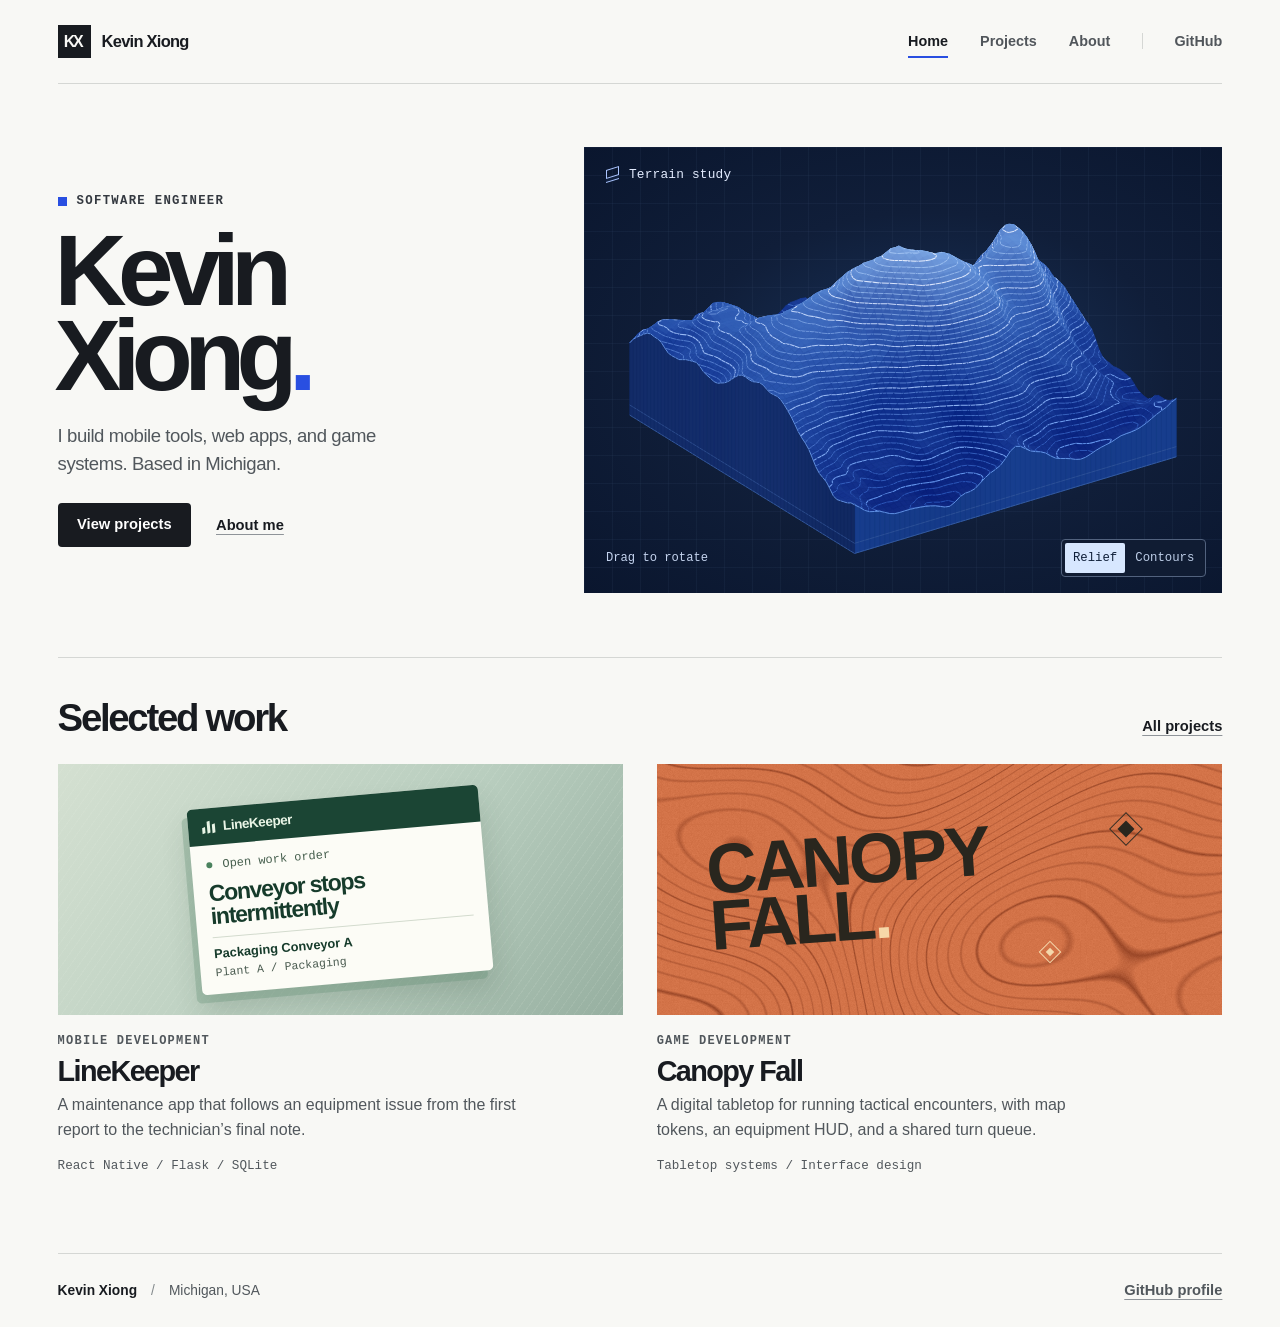
==== index.html @ 1c6952be "Publish redesigned portfolio homepage, projects, and about pages" ====
<!doctype html>
<html lang="en">
<head>
  <meta charset="utf-8">
  <meta name="viewport" content="width=device-width, initial-scale=1">
  <meta name="theme-color" content="#f8f8f5">
  <meta name="description" content="Kevin Xiong is a Michigan-based software engineer building mobile tools, web apps, and game systems.">
  <title>Kevin Xiong | Software Engineer</title>
  <link rel="icon" href="assets/favicon.png" type="image/png">
  <link rel="stylesheet" href="assets/site.css">
  <script src="assets/terrain.js" defer></script>
</head>
<body>
  <a class="skip" href="#main">Skip to content</a>
  <header class="masthead wrap">
    <a class="brand" href="index.html" aria-label="Kevin Xiong, home"><span class="monogram" aria-hidden="true">KX</span><span>Kevin Xiong</span></a>
    <nav aria-label="Main navigation"><a aria-current="page" href="index.html">Home</a><a href="capstone_page.html">Projects</a><a href="hobbies_page.html">About</a><a class="nav-github" href="https://github.com/Thorfinn980">GitHub</a></nav>
  </header>
  <main id="main" class="wrap" tabindex="-1">
    <section class="hero" aria-labelledby="name">
      <div class="hero-copy">
        <p class="eyebrow role"><span class="role-mark" aria-hidden="true"></span>Software engineer</p>
        <h1 id="name">Kevin<br> Xiong<span class="accent">.</span></h1>
        <p class="hero-intro">I build mobile tools, web apps, and game systems. Based in Michigan.</p>
        <div class="actions"><a class="button primary" href="capstone_page.html">View projects</a><a class="text-link" href="hobbies_page.html">About me</a></div>
      </div>
      <figure class="terrain" aria-labelledby="terrain-title">
        <figcaption id="terrain-title"><i class="stack-mark" aria-hidden="true"></i>Terrain study</figcaption>
        <img class="terrain-poster" src="assets/terrain.png" width="990" height="693" alt="An indigo mountain ridge in relief, traced with elevation contours.">
        <canvas class="terrain-canvas" aria-label="Rotatable terrain model. Use left and right arrow keys to rotate, or Home to reset." role="img"></canvas>
        <div class="terrain-panel"><span class="terrain-hint">Elevation contours</span><div class="view-switch" role="group" aria-label="Terrain view"><button type="button" data-view="relief" aria-pressed="true">Relief</button><button type="button" data-view="contours" aria-pressed="false">Contours</button></div></div>
      </figure>
    </section>
    <section class="selected ruled" aria-labelledby="selected">
      <div class="section-top"><h2 id="selected">Selected work</h2><a class="text-link" href="capstone_page.html">All projects</a></div>
      <div class="card-grid">
        <a class="project-card" href="capstone_page.html#linekeeper">
  <div class="cover line-cover" aria-hidden="true">
    <div class="ticket"><div class="ticket-bar"><span class="rail-icon"><i></i><i></i><i></i></span>LineKeeper</div><div class="ticket-inner"><div class="ticket-status"><i></i> Open work order</div>
    <strong>Conveyor stops<br>intermittently</strong><div class="ticket-rule"></div><div class="work-asset">Packaging Conveyor A</div><span class="work-location">Plant A / Packaging</span></div></div>
  </div><div class="card-copy"><span class="eyebrow">Mobile development</span><h3>LineKeeper</h3><p>A maintenance app that follows an equipment issue from the first report to the technician’s final note.</p><span class="stack">React Native / Flask / SQLite</span></div></a>
        <a class="project-card" href="capstone_page.html#canopy-fall">
  <div class="cover canopy-cover" aria-hidden="true"><span class="cover-game">Canopy<br>Fall<span>.</span></span><span class="game-point point-a"></span><span class="game-point point-b"></span></div><div class="card-copy"><span class="eyebrow">Game development</span><h3>Canopy Fall</h3><p>A digital tabletop for running tactical encounters, with map tokens, an equipment HUD, and a shared turn queue.</p><span class="stack">Tabletop systems / Interface design</span></div></a>
      </div>
    </section>
  </main>
  <footer class="footer wrap"><span>Kevin Xiong</span><span>Michigan, USA</span><a href="https://github.com/Thorfinn980">GitHub profile</a></footer>
</body>
</html>
---- assets/site.css ----
@charset "UTF-8";

:root {
  color-scheme: light;
  --paper: #f8f8f5;
  --ink: #181b20;
  --muted: #51575c;
  --line: #d5d7d4;
  --accent: #294fe1;
  --mono: "IBM Plex Mono", "Cascadia Mono", Consolas, monospace;
  --sans: "Inter", "Helvetica Neue", Arial, sans-serif;
}
*, *::before, *::after { box-sizing: border-box; }
body { margin: 0; background: var(--paper); color: var(--ink); font: 1rem/1.55 var(--sans); -webkit-font-smoothing: antialiased; }
h1, h2, h3, p, dl, dd, figure { margin: 0; }
a { color: inherit; text-decoration: none; }
button, textarea { font: inherit; }
button { cursor: pointer; }
img { display: block; max-width: 100%; height: auto; }
[hidden] { display: none !important; }
:focus-visible { outline: 3px solid var(--accent); outline-offset: 4px; }
main:focus { outline: none; }
::selection { background: #c9d9ff; color: #111b2e; }
.wrap { width: min(1180px, calc(100% - clamp(40px, 9vw, 144px))); margin-inline: auto; }
.skip { position: fixed; z-index: 10; top: -100px; left: 1rem; padding: .75rem 1rem; background: var(--ink); color: white; }
.skip:focus { top: 1rem; }
.masthead { min-height: 84px; display: flex; align-items: center; justify-content: space-between; gap: 24px; border-bottom: 1px solid var(--line); }
.brand, nav, .actions, .role, .section-top, .button, .demo-brand, .ticket-bar { display: flex; align-items: center; }
.brand { gap: 11px; font-weight: 700; font-size: 1.03rem; letter-spacing: -.045em; line-height: 1; }
.monogram { display: grid; place-content: center; background: var(--ink); color: var(--paper); width: 33px; height: 33px; padding-right: 3px; font-size: 1rem; font-weight: 750; letter-spacing: -.14em; }
nav { align-self: stretch; gap: clamp(16px, 2.5vw, 36px); }
nav a { display: inline-flex; align-items: center; position: relative; color: #51565b; font-size: .9rem; font-weight: 550; padding-block: 10px; }
nav a[aria-current] { color: var(--ink); }
nav a[aria-current]::after { content: ""; position: absolute; left: 0; right: 0; bottom: calc(50% - 16px); height: 2px; background: var(--accent); }
nav .nav-github { padding-left: clamp(16px, 2.5vw, 34px); }
.nav-github::before { content: ""; position: absolute; width: 1px; height: 16px; background: var(--line); left: 0; }
nav a:hover, .brand:hover, .text-link:hover, .footer a:hover, summary:hover { color: var(--accent); }
.eyebrow, .stack, .terrain figcaption, .terrain-panel, .demo-top > span:last-child, .row-meta, .ticket-status, .work-location { font-family: var(--mono); }
.eyebrow { display: block; font-size: .77rem; font-weight: 550; line-height: 1.4; letter-spacing: .105em; text-transform: uppercase; color: var(--muted); }
.role { display: flex; gap: 10px; color: #343940; }
.role-mark { display: inline-block; width: 9px; height: 9px; background: var(--accent); }
.hero { display: grid; grid-template-columns: minmax(0,.84fr) minmax(0,1.16fr); align-items: center; gap: clamp(30px,5vw,78px); padding-block: clamp(42px,4.9vw,75px) clamp(48px,5vw,78px); }
.hero-copy { padding-block: 6px; }
.hero h1 { margin: 1.2rem 0 1.45rem -.065em; padding-left: .035em; font-size: clamp(5.4rem,7.8vw,7.65rem); font-weight: 620; line-height: .85; letter-spacing: -.086em; }
.accent { color: var(--accent); }
.hero-intro { max-width: 370px; font-size: clamp(1.1rem,1.45vw,1.28rem); line-height: 1.5; color: var(--muted); letter-spacing: -.024em; }
.actions { gap: 25px; margin-top: 1.6rem; }
.button { justify-content: center; gap: 10px; width: fit-content; min-height: 44px; padding: .72rem 1.15rem; border: 1px solid transparent; border-radius: 4px; font-size: .92rem; font-weight: 600; line-height: 1.2; }
.primary { background: var(--ink); color: white; }
.primary:hover { background: #303b4b; }
.button:disabled { background: #e0e3e1; color: #555c5a; cursor: default; }
.text-link, .footer a { font-size: .92rem; font-weight: 580; text-decoration: underline; text-decoration-thickness: 1px; text-underline-offset: .30em; text-decoration-color: #8f9499; }
button.text-link { background: none; border: 0; padding: 10px 0; color: inherit; }
.terrain { position: relative; min-width: 0; aspect-ratio: 1.43; overflow: hidden; isolation: isolate; color: #e3ecff; background-color: #0b1935;
  background-image: linear-gradient(#40577a20 1px,transparent 1px),linear-gradient(90deg,#40577a20 1px,transparent 1px),radial-gradient(ellipse at 54% 50%,#19335b 0%,#101e39 50%,#0a162e 100%);
  background-size: 28px 28px,28px 28px,100% 100%; }
.terrain figcaption { position: absolute; left: 22px; top: 18px; z-index: 2; display: flex; align-items: center; gap: 10px; font-size: .8rem; letter-spacing: .015em; pointer-events: none; }
.stack-mark { display: inline-block; width: 13px; height: 9px; position: relative; margin-top: -4px; border: 1px solid #abc5ff; transform: skewY(-18deg); box-shadow: 0 3px #10203f,0 4px #abc5ff; }
.terrain-poster, .terrain-canvas { position: absolute; width: 100%; height: 100%; inset: 0; }
.terrain-poster { object-fit: contain; }
.terrain-canvas { visibility: hidden; touch-action: pan-y; }
.is-ready .terrain-canvas { visibility: visible; cursor: grab; }
.terrain-canvas:focus-visible { outline: 2px solid #b0ceff; outline-offset: -6px; }
.is-ready .dragging { cursor: grabbing; }
.is-ready .terrain-poster { display: none; }
.terrain-panel { position: absolute; bottom: 16px; left: 22px; right: 16px; z-index: 2; display: flex; align-items: center; justify-content: space-between; gap: 8px; pointer-events: none; }
.terrain-hint { color: #c5d4ef; font-size: .76rem; }
.view-switch { display: none; gap: 2px; border: 1px solid #52627e; background: #101c33; padding: 3px; border-radius: 4px; pointer-events: auto; }
.is-ready .view-switch { display: flex; }
.view-switch button { padding: 5px 8px; min-height: 30px; border: 0; border-radius: 2px; background: transparent; color: #bdcde7; font: .77rem/1.2 var(--mono); }
.view-switch button:hover { color: white; }
.view-switch button[aria-pressed="true"] { color: #10203a; background: #d7e7ff; }
.view-switch button:focus-visible { outline-color: white; outline-offset: 1px; }
.ruled { border-top: 1px solid var(--line); }
.selected, .archive { padding-block: clamp(32px,3vw,46px) clamp(56px,6vw,85px); }
.section-top { align-items: baseline; justify-content: space-between; gap: 20px; margin-bottom: 26px; }
h2 { font-size: clamp(1.85rem,3vw,2.75rem); line-height: 1.08; letter-spacing: -.06em; font-weight: 590; }
.card-grid { display: grid; grid-template-columns: 1fr 1fr; gap: clamp(20px,2.6vw,36px); }
.project-card { display: block; min-width: 0; }
.cover { position: relative; overflow: hidden; aspect-ratio: 2.25; isolation: isolate; display: grid; place-items: center; }
.line-cover { background-color: #b6ccbe; background-image: linear-gradient(130deg,#d4e0d1,#b9cebf 56%,#96afa0); }
.line-cover::before { content: ""; position: absolute; inset: 0; background-image: repeating-linear-gradient(125deg,transparent 0 6px,#edf4e817 6px 7px); }
.ticket { position: relative; width: 64%; max-width: 292px; background: #fcfcf6; border-radius: 5px; color: #163b2b; box-shadow: -6px 8px 0 #63907755,0 18px 28px #213b282b; transform: rotate(-5deg); transition: transform .23s ease; }
.ticket-bar { color: #e9f5e6; background: #1b4534; border-radius: 5px 5px 0 0; font-weight: 650; letter-spacing: -.035em; font-size: .85rem; padding: 8px 14px; gap: 8px; }
.rail-icon { display: inline-flex; gap: 2px; align-items: end; height: 13px; }
.rail-icon i { width: 3px; height: 6px; background: currentColor; transform: skewY(-17deg); }
.rail-icon i:nth-child(2) { height: 12px; }
.rail-icon i:nth-child(3) { height: 9px; }
.ticket-inner { padding: 11px 15px 12px; }
.ticket-status { color: #465f4e; font-size: .75rem; }
.ticket-status i { display: inline-block; width: 6px; height: 6px; border-radius: 50%; background: #4a825e; margin-right: 3px; }
.ticket strong { display: block; font-size: clamp(1.05rem,1.8vw,1.63rem); line-height: 1.03; margin: 7px 0 8px; letter-spacing: -.055em; }
.ticket-rule { height: 1px; background: #d3dbce; margin-bottom: 6px; }
.work-asset { font-weight: 600; font-size: .8rem; }
.work-location { display: block; font-size: .72rem; color: #4a5b50; }
.canopy-cover { place-items: center start; background: #c85b31 url('contour-print.png') center/cover; }
.cover-game { padding-left: 9%; font: 800 clamp(3.25rem,5.5vw,5.45rem)/.79 "Barlow Condensed","Arial Narrow",Impact,var(--sans); text-transform: uppercase; letter-spacing: -.045em; color: #29261e; transform: rotate(-4deg); transition: transform .23s ease; }
.cover-game span { color: #f6d8a8; }
.game-point { position: absolute; width: 24px; aspect-ratio: 1; border: 1px solid #3b3025; transform: rotate(45deg); }
.game-point::after { content: ""; position: absolute; inset: 5px; background: #29261e; }
.point-a { right: 15%; top: 21%; }
.point-b { right: 29%; bottom: 22%; width: 16px; border-color: #f4d8ac; }
.point-b::after { background: #f4d8ac; inset: 4px; }
.project-card:hover .ticket { transform: translateY(-3px) rotate(-3deg); }
.project-card:hover .cover-game { transform: translateX(3px) rotate(-3deg); }
.card-copy { padding-top: 18px; }
.card-copy .eyebrow { font-size: .75rem; }
.card-copy h3 { margin: 5px 0 5px; font-size: clamp(1.6rem,2.25vw,2.15rem); line-height: 1.15; letter-spacing: -.055em; font-weight: 620; }
.project-card:hover h3 { color: var(--accent); }
.card-copy p { max-width: 52ch; color: var(--muted); }
.stack { display: block; font-size: .79rem; color: var(--muted); line-height: 1.7; margin-top: 12px; }
.footer { display: flex; gap: 14px; align-items: center; padding-block: 25px; border-top: 1px solid var(--line); color: var(--muted); font-size: .86rem; }
.footer span:first-child { color: var(--ink); font-weight: 650; }
.footer span:nth-child(2)::before { content: "/"; color: #83898b; padding-right: 14px; }
.footer a { margin-left: auto; }

.page-heading { padding-block: clamp(44px,6.3vw,94px) clamp(38px,5vw,70px); }
.page-heading h1 { font-size: clamp(3.7rem,8vw,7rem); margin: 12px 0 14px -.048em; font-weight: 620; letter-spacing: -.083em; line-height: .98; }
.page-heading > p:last-child, .lead { color: var(--muted); font-size: clamp(1.15rem,1.7vw,1.45rem); line-height: 1.45; letter-spacing: -.03em; }
.feature { display: grid; grid-template-columns: 1fr 1fr; align-items: center; gap: clamp(32px, 7vw, 100px); padding-block: clamp(38px,5vw,75px); scroll-margin-top: 16px; }
.feature-copy h2 { margin-block: 7px 15px; }
.feature-copy > p + p { margin-top: 12px; }
.feature-copy > p:not(.eyebrow,.lead,.stack), .prose p:not(.lead), .detail-copy { color: var(--muted); line-height: 1.7; }
.feature-copy > .text-link { display: inline-block; margin-top: 14px; }
.demo { background: #e2eae0; padding: clamp(22px,3vw,40px); border: 1px solid #c7d4c6; }
.demo-top { display: flex; align-items: center; justify-content: space-between; gap: 15px; padding-bottom: 18px; border-bottom: 1px solid #b4c5b6; }
.demo-top > span:last-child { font-size: .75rem; color: #46584c; }
.demo-brand { gap: 8px; font-weight: 700; color: #1c4837; letter-spacing: -.045em; }
.demo h3 { font-size: clamp(1.55rem,2.2vw,2.15rem); line-height: 1.12; letter-spacing: -.052em; margin-block: 22px 3px; }
.demo-asset { color: #45584a; font-size: .9rem; }
.workflow { display: flex; flex-wrap: wrap; gap: 3px 12px; list-style: none; padding: 0; margin: 18px 0 12px; color: #57625b; font: .75rem/1.5 var(--mono); }
.workflow li { padding-block: 4px; }
.workflow li[aria-current] { border-bottom: 2px solid #215637; color: #193d2b; font-weight: 700; }
.workflow li.done { color: #2b533b; }
.demo-status { font-size: .92rem; overflow-wrap: anywhere; }
.demo-controls { display: flex; flex-wrap: wrap; align-items: center; gap: 14px; margin-top: 18px; }
.demo .primary:not(:disabled) { background: #1b4534; }
.demo .primary:not(:disabled):hover { background: #293c2e; }
.note-area { margin-top: 15px; }
.note-area label { display: block; font-size: .85rem; font-weight: 650; margin-bottom: 4px; }
.note-area textarea { display: block; width: 100%; padding: 8px 10px; background: #f8faf7; color: var(--ink); border: 1px solid #9faea1; border-radius: 3px; resize: vertical; }
.screen-frame { background: #142538; padding: clamp(12px,2vw,26px); }
.tabletop-figure figcaption { margin-top: 10px; color: var(--muted); font-size: .85rem; line-height: 1.6; }
.tabletop-figure .text-link { font-size: inherit; white-space: nowrap; }
details { border-bottom: 1px solid var(--line); }
details:first-of-type { border-top: 1px solid var(--line); }
summary { position: relative; display: flex; align-items: center; gap: 20px; cursor: pointer; list-style: none; padding: 20px 38px 20px 0; }
summary::-webkit-details-marker { display: none; }
summary > span:first-child { font-size: clamp(1.12rem,1.8vw,1.5rem); font-weight: 570; letter-spacing: -.04em; }
.row-meta { margin-left: auto; color: var(--muted); font-size: .78rem; text-align: right; }
summary::after { content: "+"; font: 1.4rem/1 var(--mono); position: absolute; right: 2px; }
details[open] summary::after { content: "−"; }
.detail-copy { max-width: 72ch; padding-bottom: 22px; }
.about-row { display: grid; grid-template-columns: .7fr 1.3fr; gap: clamp(28px,5vw,70px); padding-block: clamp(33px,4.5vw,65px); }
.about-row h2 { font-size: clamp(1.7rem,2.7vw,2.45rem); }
.prose { max-width: 64ch; }
.prose .lead { color: var(--ink); }
.prose > p + p, .prose > a { margin-top: 15px; }
.prose > a { display: inline-block; }
.tool-list div + div, .interests > div + div { margin-top: 19px; }
.tool-list dt, .interests h3 { color: var(--ink); font-size: 1rem; font-weight: 670; }
.tool-list dd { color: var(--muted); margin-top: 2px; }
@media (max-width: 780px) {
  .hero { gap: 24px; grid-template-columns: .85fr 1.15fr; }
  .hero h1 { font-size: clamp(4.2rem,10vw,5.3rem); }
  .terrain { aspect-ratio: 1.15; }
  .feature { gap: 28px; }
  .cover { aspect-ratio: 1.85; }
}
@media (max-width: 640px) {
  .masthead { min-height: 65px; gap: 14px; }
  .brand { gap: 8px; }
  .brand > span:last-child { display: none; }
  nav { gap: clamp(11px,4.3vw,24px); }
  nav a { font-size: .86rem; }
  nav .nav-github { padding-left: 14px; }
  .hero { grid-template-columns: 1fr; gap: 28px; padding-block: 33px; }
  .hero h1 { font-size: clamp(3.5rem,12vw,5.2rem); line-height: .99; margin: .7rem 0 .85rem -.045em; padding: 0; }
  .hero h1 br { display: none; }
  .hero-intro { font-size: 1.07rem; max-width: 36ch; }
  .actions { margin-top: 17px; }
  .terrain { aspect-ratio: 1.45; }
  .terrain figcaption { left: 16px; top: 14px; }
  .terrain-panel { left: 16px; right: 12px; bottom: 10px; }
  .card-grid, .feature, .about-row { grid-template-columns: 1fr; }
  .card-grid { gap: 34px; }
  .cover { aspect-ratio: 2.05; }
  .ticket { max-width: 236px; }
  .cover-game { font-size: clamp(3.45rem,13vw,5.6rem); }
  .section-top { margin-bottom: 20px; }
  .about-row { gap: 20px; }
  .row-meta { display: none; }
  .footer { flex-wrap: wrap; gap: 7px 10px; }
  .footer span:nth-child(2)::before { padding-right: 10px; }
  .footer a { font-size: .82rem; }
}
@media (max-width: 360px) {
  .wrap { width: calc(100% - 30px); }
  .ticket-inner { padding: 8px 12px; }
  .ticket-bar { padding: 5px 12px; }
  .work-location { display: none; }
  .footer span:nth-child(2) { display: none; }
}
@media (prefers-reduced-motion: reduce) {
  *, *::before, *::after { transition: none !important; }
}
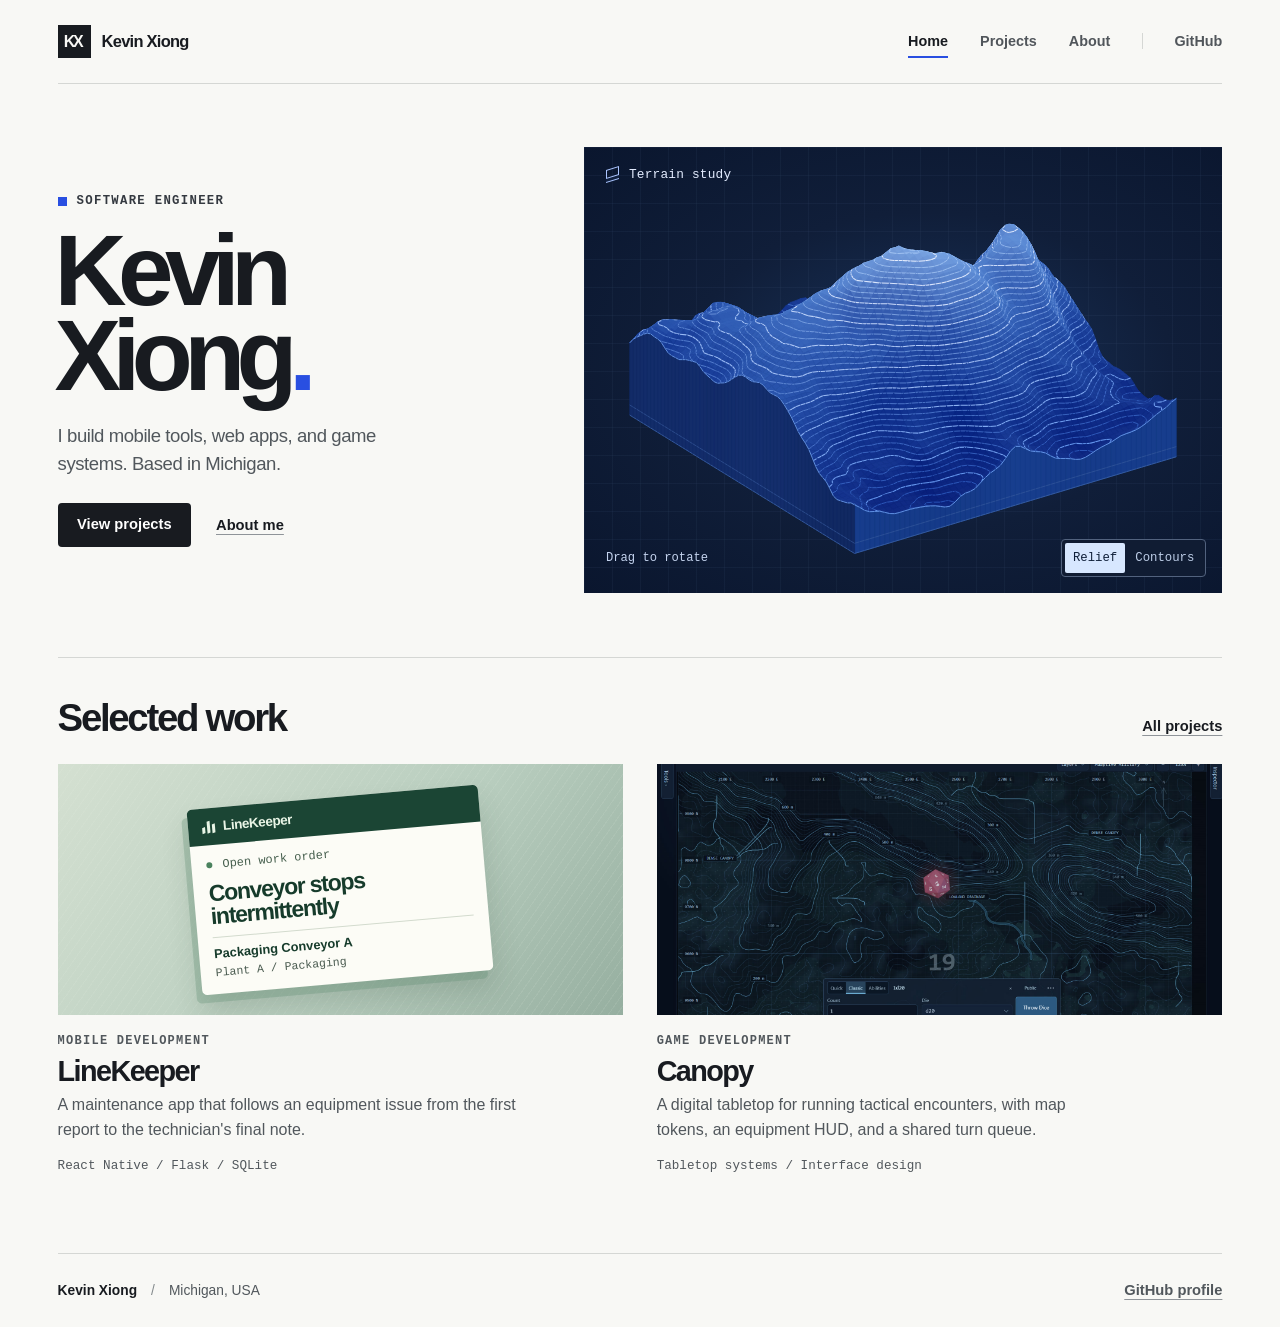
==== commit 5ea94f28: "Feature Canopy, projectW, GPU Blur, and product screenshots" ====
--- a/index.html
+++ b/index.html
@@ -38,12 +38,12 @@
   <div class="cover line-cover" aria-hidden="true">
     <div class="ticket"><div class="ticket-bar"><span class="rail-icon"><i></i><i></i><i></i></span>LineKeeper</div><div class="ticket-inner"><div class="ticket-status"><i></i> Open work order</div>
     <strong>Conveyor stops<br>intermittently</strong><div class="ticket-rule"></div><div class="work-asset">Packaging Conveyor A</div><span class="work-location">Plant A / Packaging</span></div></div>
-  </div><div class="card-copy"><span class="eyebrow">Mobile development</span><h3>LineKeeper</h3><p>A maintenance app that follows an equipment issue from the first report to the technician’s final note.</p><span class="stack">React Native / Flask / SQLite</span></div></a>
-        <a class="project-card" href="capstone_page.html#canopy-fall">
-  <div class="cover canopy-cover" aria-hidden="true"><span class="cover-game">Canopy<br>Fall<span>.</span></span><span class="game-point point-a"></span><span class="game-point point-b"></span></div><div class="card-copy"><span class="eyebrow">Game development</span><h3>Canopy Fall</h3><p>A digital tabletop for running tactical encounters, with map tokens, an equipment HUD, and a shared turn queue.</p><span class="stack">Tabletop systems / Interface design</span></div></a>
+  </div><div class="card-copy"><span class="eyebrow">Mobile development</span><h3>LineKeeper</h3><p>A maintenance app that follows an equipment issue from the first report to the technician's final note.</p><span class="stack">React Native / Flask / SQLite</span></div></a>
+        <a class="project-card" href="capstone_page.html#canopy">
+  <div class="cover"><img class="canopy-card-photo" src="assets/canopy-map.jpg" width="1904" height="920" loading="lazy" alt=""></div><div class="card-copy"><span class="eyebrow">Game development</span><h3>Canopy</h3><p>A digital tabletop for running tactical encounters, with map tokens, an equipment HUD, and a shared turn queue.</p><span class="stack">Tabletop systems / Interface design</span></div></a>
       </div>
     </section>
   </main>
   <footer class="footer wrap"><span>Kevin Xiong</span><span>Michigan, USA</span><a href="https://github.com/Thorfinn980">GitHub profile</a></footer>
 </body>
-</html>
+</html>
--- a/assets/site.css
+++ b/assets/site.css
@@ -1,206 +1,197 @@
-@charset "UTF-8";
-
-:root {
-  color-scheme: light;
-  --paper: #f8f8f5;
-  --ink: #181b20;
-  --muted: #51575c;
-  --line: #d5d7d4;
-  --accent: #294fe1;
-  --mono: "IBM Plex Mono", "Cascadia Mono", Consolas, monospace;
-  --sans: "Inter", "Helvetica Neue", Arial, sans-serif;
-}
-*, *::before, *::after { box-sizing: border-box; }
-body { margin: 0; background: var(--paper); color: var(--ink); font: 1rem/1.55 var(--sans); -webkit-font-smoothing: antialiased; }
-h1, h2, h3, p, dl, dd, figure { margin: 0; }
-a { color: inherit; text-decoration: none; }
-button, textarea { font: inherit; }
-button { cursor: pointer; }
-img { display: block; max-width: 100%; height: auto; }
-[hidden] { display: none !important; }
-:focus-visible { outline: 3px solid var(--accent); outline-offset: 4px; }
-main:focus { outline: none; }
-::selection { background: #c9d9ff; color: #111b2e; }
-.wrap { width: min(1180px, calc(100% - clamp(40px, 9vw, 144px))); margin-inline: auto; }
-.skip { position: fixed; z-index: 10; top: -100px; left: 1rem; padding: .75rem 1rem; background: var(--ink); color: white; }
-.skip:focus { top: 1rem; }
-.masthead { min-height: 84px; display: flex; align-items: center; justify-content: space-between; gap: 24px; border-bottom: 1px solid var(--line); }
-.brand, nav, .actions, .role, .section-top, .button, .demo-brand, .ticket-bar { display: flex; align-items: center; }
-.brand { gap: 11px; font-weight: 700; font-size: 1.03rem; letter-spacing: -.045em; line-height: 1; }
-.monogram { display: grid; place-content: center; background: var(--ink); color: var(--paper); width: 33px; height: 33px; padding-right: 3px; font-size: 1rem; font-weight: 750; letter-spacing: -.14em; }
-nav { align-self: stretch; gap: clamp(16px, 2.5vw, 36px); }
-nav a { display: inline-flex; align-items: center; position: relative; color: #51565b; font-size: .9rem; font-weight: 550; padding-block: 10px; }
-nav a[aria-current] { color: var(--ink); }
-nav a[aria-current]::after { content: ""; position: absolute; left: 0; right: 0; bottom: calc(50% - 16px); height: 2px; background: var(--accent); }
-nav .nav-github { padding-left: clamp(16px, 2.5vw, 34px); }
-.nav-github::before { content: ""; position: absolute; width: 1px; height: 16px; background: var(--line); left: 0; }
-nav a:hover, .brand:hover, .text-link:hover, .footer a:hover, summary:hover { color: var(--accent); }
-.eyebrow, .stack, .terrain figcaption, .terrain-panel, .demo-top > span:last-child, .row-meta, .ticket-status, .work-location { font-family: var(--mono); }
-.eyebrow { display: block; font-size: .77rem; font-weight: 550; line-height: 1.4; letter-spacing: .105em; text-transform: uppercase; color: var(--muted); }
-.role { display: flex; gap: 10px; color: #343940; }
-.role-mark { display: inline-block; width: 9px; height: 9px; background: var(--accent); }
-.hero { display: grid; grid-template-columns: minmax(0,.84fr) minmax(0,1.16fr); align-items: center; gap: clamp(30px,5vw,78px); padding-block: clamp(42px,4.9vw,75px) clamp(48px,5vw,78px); }
-.hero-copy { padding-block: 6px; }
-.hero h1 { margin: 1.2rem 0 1.45rem -.065em; padding-left: .035em; font-size: clamp(5.4rem,7.8vw,7.65rem); font-weight: 620; line-height: .85; letter-spacing: -.086em; }
-.accent { color: var(--accent); }
-.hero-intro { max-width: 370px; font-size: clamp(1.1rem,1.45vw,1.28rem); line-height: 1.5; color: var(--muted); letter-spacing: -.024em; }
-.actions { gap: 25px; margin-top: 1.6rem; }
-.button { justify-content: center; gap: 10px; width: fit-content; min-height: 44px; padding: .72rem 1.15rem; border: 1px solid transparent; border-radius: 4px; font-size: .92rem; font-weight: 600; line-height: 1.2; }
-.primary { background: var(--ink); color: white; }
-.primary:hover { background: #303b4b; }
-.button:disabled { background: #e0e3e1; color: #555c5a; cursor: default; }
-.text-link, .footer a { font-size: .92rem; font-weight: 580; text-decoration: underline; text-decoration-thickness: 1px; text-underline-offset: .30em; text-decoration-color: #8f9499; }
-button.text-link { background: none; border: 0; padding: 10px 0; color: inherit; }
-.terrain { position: relative; min-width: 0; aspect-ratio: 1.43; overflow: hidden; isolation: isolate; color: #e3ecff; background-color: #0b1935;
-  background-image: linear-gradient(#40577a20 1px,transparent 1px),linear-gradient(90deg,#40577a20 1px,transparent 1px),radial-gradient(ellipse at 54% 50%,#19335b 0%,#101e39 50%,#0a162e 100%);
-  background-size: 28px 28px,28px 28px,100% 100%; }
-.terrain figcaption { position: absolute; left: 22px; top: 18px; z-index: 2; display: flex; align-items: center; gap: 10px; font-size: .8rem; letter-spacing: .015em; pointer-events: none; }
-.stack-mark { display: inline-block; width: 13px; height: 9px; position: relative; margin-top: -4px; border: 1px solid #abc5ff; transform: skewY(-18deg); box-shadow: 0 3px #10203f,0 4px #abc5ff; }
-.terrain-poster, .terrain-canvas { position: absolute; width: 100%; height: 100%; inset: 0; }
-.terrain-poster { object-fit: contain; }
-.terrain-canvas { visibility: hidden; touch-action: pan-y; }
-.is-ready .terrain-canvas { visibility: visible; cursor: grab; }
-.terrain-canvas:focus-visible { outline: 2px solid #b0ceff; outline-offset: -6px; }
-.is-ready .dragging { cursor: grabbing; }
-.is-ready .terrain-poster { display: none; }
-.terrain-panel { position: absolute; bottom: 16px; left: 22px; right: 16px; z-index: 2; display: flex; align-items: center; justify-content: space-between; gap: 8px; pointer-events: none; }
-.terrain-hint { color: #c5d4ef; font-size: .76rem; }
-.view-switch { display: none; gap: 2px; border: 1px solid #52627e; background: #101c33; padding: 3px; border-radius: 4px; pointer-events: auto; }
-.is-ready .view-switch { display: flex; }
-.view-switch button { padding: 5px 8px; min-height: 30px; border: 0; border-radius: 2px; background: transparent; color: #bdcde7; font: .77rem/1.2 var(--mono); }
-.view-switch button:hover { color: white; }
-.view-switch button[aria-pressed="true"] { color: #10203a; background: #d7e7ff; }
-.view-switch button:focus-visible { outline-color: white; outline-offset: 1px; }
-.ruled { border-top: 1px solid var(--line); }
-.selected, .archive { padding-block: clamp(32px,3vw,46px) clamp(56px,6vw,85px); }
-.section-top { align-items: baseline; justify-content: space-between; gap: 20px; margin-bottom: 26px; }
-h2 { font-size: clamp(1.85rem,3vw,2.75rem); line-height: 1.08; letter-spacing: -.06em; font-weight: 590; }
-.card-grid { display: grid; grid-template-columns: 1fr 1fr; gap: clamp(20px,2.6vw,36px); }
-.project-card { display: block; min-width: 0; }
-.cover { position: relative; overflow: hidden; aspect-ratio: 2.25; isolation: isolate; display: grid; place-items: center; }
-.line-cover { background-color: #b6ccbe; background-image: linear-gradient(130deg,#d4e0d1,#b9cebf 56%,#96afa0); }
-.line-cover::before { content: ""; position: absolute; inset: 0; background-image: repeating-linear-gradient(125deg,transparent 0 6px,#edf4e817 6px 7px); }
-.ticket { position: relative; width: 64%; max-width: 292px; background: #fcfcf6; border-radius: 5px; color: #163b2b; box-shadow: -6px 8px 0 #63907755,0 18px 28px #213b282b; transform: rotate(-5deg); transition: transform .23s ease; }
-.ticket-bar { color: #e9f5e6; background: #1b4534; border-radius: 5px 5px 0 0; font-weight: 650; letter-spacing: -.035em; font-size: .85rem; padding: 8px 14px; gap: 8px; }
-.rail-icon { display: inline-flex; gap: 2px; align-items: end; height: 13px; }
-.rail-icon i { width: 3px; height: 6px; background: currentColor; transform: skewY(-17deg); }
-.rail-icon i:nth-child(2) { height: 12px; }
-.rail-icon i:nth-child(3) { height: 9px; }
-.ticket-inner { padding: 11px 15px 12px; }
-.ticket-status { color: #465f4e; font-size: .75rem; }
-.ticket-status i { display: inline-block; width: 6px; height: 6px; border-radius: 50%; background: #4a825e; margin-right: 3px; }
-.ticket strong { display: block; font-size: clamp(1.05rem,1.8vw,1.63rem); line-height: 1.03; margin: 7px 0 8px; letter-spacing: -.055em; }
-.ticket-rule { height: 1px; background: #d3dbce; margin-bottom: 6px; }
-.work-asset { font-weight: 600; font-size: .8rem; }
-.work-location { display: block; font-size: .72rem; color: #4a5b50; }
-.canopy-cover { place-items: center start; background: #c85b31 url('contour-print.png') center/cover; }
-.cover-game { padding-left: 9%; font: 800 clamp(3.25rem,5.5vw,5.45rem)/.79 "Barlow Condensed","Arial Narrow",Impact,var(--sans); text-transform: uppercase; letter-spacing: -.045em; color: #29261e; transform: rotate(-4deg); transition: transform .23s ease; }
-.cover-game span { color: #f6d8a8; }
-.game-point { position: absolute; width: 24px; aspect-ratio: 1; border: 1px solid #3b3025; transform: rotate(45deg); }
-.game-point::after { content: ""; position: absolute; inset: 5px; background: #29261e; }
-.point-a { right: 15%; top: 21%; }
-.point-b { right: 29%; bottom: 22%; width: 16px; border-color: #f4d8ac; }
-.point-b::after { background: #f4d8ac; inset: 4px; }
-.project-card:hover .ticket { transform: translateY(-3px) rotate(-3deg); }
-.project-card:hover .cover-game { transform: translateX(3px) rotate(-3deg); }
-.card-copy { padding-top: 18px; }
-.card-copy .eyebrow { font-size: .75rem; }
-.card-copy h3 { margin: 5px 0 5px; font-size: clamp(1.6rem,2.25vw,2.15rem); line-height: 1.15; letter-spacing: -.055em; font-weight: 620; }
-.project-card:hover h3 { color: var(--accent); }
-.card-copy p { max-width: 52ch; color: var(--muted); }
-.stack { display: block; font-size: .79rem; color: var(--muted); line-height: 1.7; margin-top: 12px; }
-.footer { display: flex; gap: 14px; align-items: center; padding-block: 25px; border-top: 1px solid var(--line); color: var(--muted); font-size: .86rem; }
-.footer span:first-child { color: var(--ink); font-weight: 650; }
-.footer span:nth-child(2)::before { content: "/"; color: #83898b; padding-right: 14px; }
-.footer a { margin-left: auto; }
-
-.page-heading { padding-block: clamp(44px,6.3vw,94px) clamp(38px,5vw,70px); }
-.page-heading h1 { font-size: clamp(3.7rem,8vw,7rem); margin: 12px 0 14px -.048em; font-weight: 620; letter-spacing: -.083em; line-height: .98; }
-.page-heading > p:last-child, .lead { color: var(--muted); font-size: clamp(1.15rem,1.7vw,1.45rem); line-height: 1.45; letter-spacing: -.03em; }
-.feature { display: grid; grid-template-columns: 1fr 1fr; align-items: center; gap: clamp(32px, 7vw, 100px); padding-block: clamp(38px,5vw,75px); scroll-margin-top: 16px; }
-.feature-copy h2 { margin-block: 7px 15px; }
-.feature-copy > p + p { margin-top: 12px; }
-.feature-copy > p:not(.eyebrow,.lead,.stack), .prose p:not(.lead), .detail-copy { color: var(--muted); line-height: 1.7; }
-.feature-copy > .text-link { display: inline-block; margin-top: 14px; }
-.demo { background: #e2eae0; padding: clamp(22px,3vw,40px); border: 1px solid #c7d4c6; }
-.demo-top { display: flex; align-items: center; justify-content: space-between; gap: 15px; padding-bottom: 18px; border-bottom: 1px solid #b4c5b6; }
-.demo-top > span:last-child { font-size: .75rem; color: #46584c; }
-.demo-brand { gap: 8px; font-weight: 700; color: #1c4837; letter-spacing: -.045em; }
-.demo h3 { font-size: clamp(1.55rem,2.2vw,2.15rem); line-height: 1.12; letter-spacing: -.052em; margin-block: 22px 3px; }
-.demo-asset { color: #45584a; font-size: .9rem; }
-.workflow { display: flex; flex-wrap: wrap; gap: 3px 12px; list-style: none; padding: 0; margin: 18px 0 12px; color: #57625b; font: .75rem/1.5 var(--mono); }
-.workflow li { padding-block: 4px; }
-.workflow li[aria-current] { border-bottom: 2px solid #215637; color: #193d2b; font-weight: 700; }
-.workflow li.done { color: #2b533b; }
-.demo-status { font-size: .92rem; overflow-wrap: anywhere; }
-.demo-controls { display: flex; flex-wrap: wrap; align-items: center; gap: 14px; margin-top: 18px; }
-.demo .primary:not(:disabled) { background: #1b4534; }
-.demo .primary:not(:disabled):hover { background: #293c2e; }
-.note-area { margin-top: 15px; }
-.note-area label { display: block; font-size: .85rem; font-weight: 650; margin-bottom: 4px; }
-.note-area textarea { display: block; width: 100%; padding: 8px 10px; background: #f8faf7; color: var(--ink); border: 1px solid #9faea1; border-radius: 3px; resize: vertical; }
-.screen-frame { background: #142538; padding: clamp(12px,2vw,26px); }
-.tabletop-figure figcaption { margin-top: 10px; color: var(--muted); font-size: .85rem; line-height: 1.6; }
-.tabletop-figure .text-link { font-size: inherit; white-space: nowrap; }
-details { border-bottom: 1px solid var(--line); }
-details:first-of-type { border-top: 1px solid var(--line); }
-summary { position: relative; display: flex; align-items: center; gap: 20px; cursor: pointer; list-style: none; padding: 20px 38px 20px 0; }
-summary::-webkit-details-marker { display: none; }
-summary > span:first-child { font-size: clamp(1.12rem,1.8vw,1.5rem); font-weight: 570; letter-spacing: -.04em; }
-.row-meta { margin-left: auto; color: var(--muted); font-size: .78rem; text-align: right; }
-summary::after { content: "+"; font: 1.4rem/1 var(--mono); position: absolute; right: 2px; }
-details[open] summary::after { content: "−"; }
-.detail-copy { max-width: 72ch; padding-bottom: 22px; }
-.about-row { display: grid; grid-template-columns: .7fr 1.3fr; gap: clamp(28px,5vw,70px); padding-block: clamp(33px,4.5vw,65px); }
-.about-row h2 { font-size: clamp(1.7rem,2.7vw,2.45rem); }
-.prose { max-width: 64ch; }
-.prose .lead { color: var(--ink); }
-.prose > p + p, .prose > a { margin-top: 15px; }
-.prose > a { display: inline-block; }
-.tool-list div + div, .interests > div + div { margin-top: 19px; }
-.tool-list dt, .interests h3 { color: var(--ink); font-size: 1rem; font-weight: 670; }
-.tool-list dd { color: var(--muted); margin-top: 2px; }
-@media (max-width: 780px) {
-  .hero { gap: 24px; grid-template-columns: .85fr 1.15fr; }
-  .hero h1 { font-size: clamp(4.2rem,10vw,5.3rem); }
-  .terrain { aspect-ratio: 1.15; }
-  .feature { gap: 28px; }
-  .cover { aspect-ratio: 1.85; }
-}
-@media (max-width: 640px) {
-  .masthead { min-height: 65px; gap: 14px; }
-  .brand { gap: 8px; }
-  .brand > span:last-child { display: none; }
-  nav { gap: clamp(11px,4.3vw,24px); }
-  nav a { font-size: .86rem; }
-  nav .nav-github { padding-left: 14px; }
-  .hero { grid-template-columns: 1fr; gap: 28px; padding-block: 33px; }
-  .hero h1 { font-size: clamp(3.5rem,12vw,5.2rem); line-height: .99; margin: .7rem 0 .85rem -.045em; padding: 0; }
-  .hero h1 br { display: none; }
-  .hero-intro { font-size: 1.07rem; max-width: 36ch; }
-  .actions { margin-top: 17px; }
-  .terrain { aspect-ratio: 1.45; }
-  .terrain figcaption { left: 16px; top: 14px; }
-  .terrain-panel { left: 16px; right: 12px; bottom: 10px; }
-  .card-grid, .feature, .about-row { grid-template-columns: 1fr; }
-  .card-grid { gap: 34px; }
-  .cover { aspect-ratio: 2.05; }
-  .ticket { max-width: 236px; }
-  .cover-game { font-size: clamp(3.45rem,13vw,5.6rem); }
-  .section-top { margin-bottom: 20px; }
-  .about-row { gap: 20px; }
-  .row-meta { display: none; }
-  .footer { flex-wrap: wrap; gap: 7px 10px; }
-  .footer span:nth-child(2)::before { padding-right: 10px; }
-  .footer a { font-size: .82rem; }
-}
-@media (max-width: 360px) {
-  .wrap { width: calc(100% - 30px); }
-  .ticket-inner { padding: 8px 12px; }
-  .ticket-bar { padding: 5px 12px; }
-  .work-location { display: none; }
-  .footer span:nth-child(2) { display: none; }
-}
-@media (prefers-reduced-motion: reduce) {
-  *, *::before, *::after { transition: none !important; }
-}
+@charset "UTF-8";
+
+:root {
+  color-scheme: light;
+  --paper: #f8f8f5;
+  --ink: #181b20;
+  --muted: #51575c;
+  --line: #d5d7d4;
+  --accent: #294fe1;
+  --mono: "IBM Plex Mono", "Cascadia Mono", Consolas, monospace;
+  --sans: "Inter", "Helvetica Neue", Arial, sans-serif;
+}
+*, *::before, *::after { box-sizing: border-box; }
+body { margin: 0; background: var(--paper); color: var(--ink); font: 1rem/1.55 var(--sans); -webkit-font-smoothing: antialiased; }
+h1, h2, h3, p, dl, dd, figure { margin: 0; }
+a { color: inherit; text-decoration: none; }
+button, textarea { font: inherit; }
+button { cursor: pointer; }
+img { display: block; max-width: 100%; height: auto; }
+[hidden] { display: none !important; }
+:focus-visible { outline: 3px solid var(--accent); outline-offset: 4px; }
+main:focus { outline: none; }
+::selection { background: #c9d9ff; color: #111b2e; }
+.wrap { width: min(1180px, calc(100% - clamp(40px, 9vw, 144px))); margin-inline: auto; }
+.skip { position: fixed; z-index: 10; top: -100px; left: 1rem; padding: .75rem 1rem; background: var(--ink); color: white; }
+.skip:focus { top: 1rem; }
+.masthead { min-height: 84px; display: flex; align-items: center; justify-content: space-between; gap: 24px; border-bottom: 1px solid var(--line); }
+.brand, nav, .actions, .role, .section-top, .button, .demo-brand, .ticket-bar { display: flex; align-items: center; }
+.brand { gap: 11px; font-weight: 700; font-size: 1.03rem; letter-spacing: -.045em; line-height: 1; }
+.monogram { display: grid; place-content: center; background: var(--ink); color: var(--paper); width: 33px; height: 33px; padding-right: 3px; font-size: 1rem; font-weight: 750; letter-spacing: -.14em; }
+nav { align-self: stretch; gap: clamp(16px, 2.5vw, 36px); }
+nav a { display: inline-flex; align-items: center; position: relative; color: #51565b; font-size: .9rem; font-weight: 550; padding-block: 10px; }
+nav a[aria-current] { color: var(--ink); }
+nav a[aria-current]::after { content: ""; position: absolute; left: 0; right: 0; bottom: calc(50% - 16px); height: 2px; background: var(--accent); }
+nav .nav-github { padding-left: clamp(16px, 2.5vw, 34px); }
+.nav-github::before { content: ""; position: absolute; width: 1px; height: 16px; background: var(--line); left: 0; }
+nav a:hover, .brand:hover, .text-link:hover, .footer a:hover, summary:hover { color: var(--accent); }
+.eyebrow, .stack, .terrain figcaption, .terrain-panel, .demo-top > span:last-child, .row-meta, .ticket-status, .work-location { font-family: var(--mono); }
+.eyebrow { display: block; font-size: .77rem; font-weight: 550; line-height: 1.4; letter-spacing: .105em; text-transform: uppercase; color: var(--muted); }
+.role { display: flex; gap: 10px; color: #343940; }
+.role-mark { display: inline-block; width: 9px; height: 9px; background: var(--accent); }
+.hero { display: grid; grid-template-columns: minmax(0,.84fr) minmax(0,1.16fr); align-items: center; gap: clamp(30px,5vw,78px); padding-block: clamp(42px,4.9vw,75px) clamp(48px,5vw,78px); }
+.hero-copy { padding-block: 6px; }
+.hero h1 { margin: 1.2rem 0 1.45rem -.065em; padding-left: .035em; font-size: clamp(5.4rem,7.8vw,7.65rem); font-weight: 620; line-height: .85; letter-spacing: -.086em; }
+.accent { color: var(--accent); }
+.hero-intro { max-width: 370px; font-size: clamp(1.1rem,1.45vw,1.28rem); line-height: 1.5; color: var(--muted); letter-spacing: -.024em; }
+.actions { gap: 25px; margin-top: 1.6rem; }
+.button { justify-content: center; gap: 10px; width: fit-content; min-height: 44px; padding: .72rem 1.15rem; border: 1px solid transparent; border-radius: 4px; font-size: .92rem; font-weight: 600; line-height: 1.2; }
+.primary { background: var(--ink); color: white; }
+.primary:hover { background: #303b4b; }
+.button:disabled { background: #e0e3e1; color: #555c5a; cursor: default; }
+.text-link, .footer a { font-size: .92rem; font-weight: 580; text-decoration: underline; text-decoration-thickness: 1px; text-underline-offset: .30em; text-decoration-color: #8f9499; }
+button.text-link { background: none; border: 0; padding: 10px 0; color: inherit; }
+.terrain { position: relative; min-width: 0; aspect-ratio: 1.43; overflow: hidden; isolation: isolate; color: #e3ecff; background-color: #0b1935;
+  background-image: linear-gradient(#40577a20 1px,transparent 1px),linear-gradient(90deg,#40577a20 1px,transparent 1px),radial-gradient(ellipse at 54% 50%,#19335b 0%,#101e39 50%,#0a162e 100%);
+  background-size: 28px 28px,28px 28px,100% 100%; }
+.terrain figcaption { position: absolute; left: 22px; top: 18px; z-index: 2; display: flex; align-items: center; gap: 10px; font-size: .8rem; letter-spacing: .015em; pointer-events: none; }
+.stack-mark { display: inline-block; width: 13px; height: 9px; position: relative; margin-top: -4px; border: 1px solid #abc5ff; transform: skewY(-18deg); box-shadow: 0 3px #10203f,0 4px #abc5ff; }
+.terrain-poster, .terrain-canvas { position: absolute; width: 100%; height: 100%; inset: 0; }
+.terrain-poster { object-fit: contain; }
+.terrain-canvas { visibility: hidden; touch-action: pan-y; }
+.is-ready .terrain-canvas { visibility: visible; cursor: grab; }
+.terrain-canvas:focus-visible { outline: 2px solid #b0ceff; outline-offset: -6px; }
+.is-ready .dragging { cursor: grabbing; }
+.is-ready .terrain-poster { display: none; }
+.terrain-panel { position: absolute; bottom: 16px; left: 22px; right: 16px; z-index: 2; display: flex; align-items: center; justify-content: space-between; gap: 8px; pointer-events: none; }
+.terrain-hint { color: #c5d4ef; font-size: .76rem; }
+.view-switch { display: none; gap: 2px; border: 1px solid #52627e; background: #101c33; padding: 3px; border-radius: 4px; pointer-events: auto; }
+.is-ready .view-switch { display: flex; }
+.view-switch button { padding: 5px 8px; min-height: 30px; border: 0; border-radius: 2px; background: transparent; color: #bdcde7; font: .77rem/1.2 var(--mono); }
+.view-switch button:hover { color: white; }
+.view-switch button[aria-pressed="true"] { color: #10203a; background: #d7e7ff; }
+.view-switch button:focus-visible { outline-color: white; outline-offset: 1px; }
+.ruled { border-top: 1px solid var(--line); }
+.selected, .archive { padding-block: clamp(32px,3vw,46px) clamp(56px,6vw,85px); }
+.section-top { align-items: baseline; justify-content: space-between; gap: 20px; margin-bottom: 26px; }
+h2 { font-size: clamp(1.85rem,3vw,2.75rem); line-height: 1.08; letter-spacing: -.06em; font-weight: 590; }
+.card-grid { display: grid; grid-template-columns: 1fr 1fr; gap: clamp(20px,2.6vw,36px); }
+.project-card { display: block; min-width: 0; }
+.cover { position: relative; overflow: hidden; aspect-ratio: 2.25; isolation: isolate; display: grid; place-items: center; }
+.line-cover { background-color: #b6ccbe; background-image: linear-gradient(130deg,#d4e0d1,#b9cebf 56%,#96afa0); }
+.line-cover::before { content: ""; position: absolute; inset: 0; background-image: repeating-linear-gradient(125deg,transparent 0 6px,#edf4e817 6px 7px); }
+.ticket { position: relative; width: 64%; max-width: 292px; background: #fcfcf6; border-radius: 5px; color: #163b2b; box-shadow: -6px 8px 0 #63907755,0 18px 28px #213b282b; transform: rotate(-5deg); transition: transform .23s ease; }
+.ticket-bar { color: #e9f5e6; background: #1b4534; border-radius: 5px 5px 0 0; font-weight: 650; letter-spacing: -.035em; font-size: .85rem; padding: 8px 14px; gap: 8px; }
+.rail-icon { display: inline-flex; gap: 2px; align-items: end; height: 13px; }
+.rail-icon i { width: 3px; height: 6px; background: currentColor; transform: skewY(-17deg); }
+.rail-icon i:nth-child(2) { height: 12px; }
+.rail-icon i:nth-child(3) { height: 9px; }
+.ticket-inner { padding: 11px 15px 12px; }
+.ticket-status { color: #465f4e; font-size: .75rem; }
+.ticket-status i { display: inline-block; width: 6px; height: 6px; border-radius: 50%; background: #4a825e; margin-right: 3px; }
+.ticket strong { display: block; font-size: clamp(1.05rem,1.8vw,1.63rem); line-height: 1.03; margin: 7px 0 8px; letter-spacing: -.055em; }
+.ticket-rule { height: 1px; background: #d3dbce; margin-bottom: 6px; }
+.work-asset { font-weight: 600; font-size: .8rem; }
+.work-location { display: block; font-size: .72rem; color: #4a5b50; }
+.canopy-card-photo { position: absolute; inset: 0; width: 100%; height: 100%; object-fit: cover; }
+.project-card:hover .ticket { transform: translateY(-3px) rotate(-3deg); }
+.card-copy { padding-top: 18px; }
+.card-copy .eyebrow { font-size: .75rem; }
+.card-copy h3 { margin: 5px 0 5px; font-size: clamp(1.6rem,2.25vw,2.15rem); line-height: 1.15; letter-spacing: -.055em; font-weight: 620; }
+.project-card:hover h3 { color: var(--accent); }
+.card-copy p { max-width: 52ch; color: var(--muted); }
+.stack { display: block; font-size: .79rem; color: var(--muted); line-height: 1.7; margin-top: 12px; }
+.footer { display: flex; gap: 14px; align-items: center; padding-block: 25px; border-top: 1px solid var(--line); color: var(--muted); font-size: .86rem; }
+.footer span:first-child { color: var(--ink); font-weight: 650; }
+.footer span:nth-child(2)::before { content: "/"; color: #83898b; padding-right: 14px; }
+.footer a { margin-left: auto; }
+
+.page-heading { padding-block: clamp(44px,6.3vw,94px) clamp(38px,5vw,70px); }
+.page-heading h1 { font-size: clamp(3.7rem,8vw,7rem); margin: 12px 0 14px -.048em; font-weight: 620; letter-spacing: -.083em; line-height: .98; }
+.page-heading > p:last-child, .lead { color: var(--muted); font-size: clamp(1.15rem,1.7vw,1.45rem); line-height: 1.45; letter-spacing: -.03em; }
+.feature { display: grid; grid-template-columns: 1fr 1fr; align-items: center; gap: clamp(32px, 7vw, 100px); padding-block: clamp(38px,5vw,75px); scroll-margin-top: 16px; }
+.feature-copy h2 { margin-block: 7px 15px; }
+.feature-copy > p + p { margin-top: 12px; }
+.feature-copy > p:not(.eyebrow,.lead,.stack), .prose p:not(.lead), .detail-copy { color: var(--muted); line-height: 1.7; }
+.feature-copy > .text-link { display: inline-block; margin-top: 14px; }
+.demo { background: #e2eae0; padding: clamp(22px,3vw,40px); border: 1px solid #c7d4c6; }
+.demo-top { display: flex; align-items: center; justify-content: space-between; gap: 15px; padding-bottom: 18px; border-bottom: 1px solid #b4c5b6; }
+.demo-top > span:last-child { font-size: .75rem; color: #46584c; }
+.demo-brand { gap: 8px; font-weight: 700; color: #1c4837; letter-spacing: -.045em; }
+.demo h3 { font-size: clamp(1.55rem,2.2vw,2.15rem); line-height: 1.12; letter-spacing: -.052em; margin-block: 22px 3px; }
+.demo-asset { color: #45584a; font-size: .9rem; }
+.workflow { display: flex; flex-wrap: wrap; gap: 3px 12px; list-style: none; padding: 0; margin: 18px 0 12px; color: #57625b; font: .75rem/1.5 var(--mono); }
+.workflow li { padding-block: 4px; }
+.workflow li[aria-current] { border-bottom: 2px solid #215637; color: #193d2b; font-weight: 700; }
+.workflow li.done { color: #2b533b; }
+.demo-status { font-size: .92rem; overflow-wrap: anywhere; }
+.demo-controls { display: flex; flex-wrap: wrap; align-items: center; gap: 14px; margin-top: 18px; }
+.demo .primary:not(:disabled) { background: #1b4534; }
+.demo .primary:not(:disabled):hover { background: #293c2e; }
+.note-area { margin-top: 15px; }
+.note-area label { display: block; font-size: .85rem; font-weight: 650; margin-bottom: 4px; }
+.note-area textarea { display: block; width: 100%; padding: 8px 10px; background: #f8faf7; color: var(--ink); border: 1px solid #9faea1; border-radius: 3px; resize: vertical; }
+.screen-frame { background: #142538; padding: clamp(12px,2vw,26px); }
+.tabletop-figure figcaption { margin-top: 10px; color: var(--muted); font-size: .85rem; line-height: 1.6; }
+.tabletop-figure .text-link { font-size: inherit; white-space: nowrap; }
+details { border-bottom: 1px solid var(--line); }
+details:first-of-type { border-top: 1px solid var(--line); }
+summary { position: relative; display: flex; align-items: center; gap: 20px; cursor: pointer; list-style: none; padding: 20px 38px 20px 0; }
+summary::-webkit-details-marker { display: none; }
+summary > span:first-child { font-size: clamp(1.12rem,1.8vw,1.5rem); font-weight: 570; letter-spacing: -.04em; }
+.row-meta { margin-left: auto; color: var(--muted); font-size: .78rem; text-align: right; }
+summary::after { content: "+"; font: 1.4rem/1 var(--mono); position: absolute; right: 2px; }
+details[open] summary::after { content: "−"; }
+.detail-copy { max-width: 72ch; padding-bottom: 22px; }
+.about-row { display: grid; grid-template-columns: .7fr 1.3fr; gap: clamp(28px,5vw,70px); padding-block: clamp(33px,4.5vw,65px); }
+.about-row h2 { font-size: clamp(1.7rem,2.7vw,2.45rem); }
+.prose { max-width: 64ch; }
+.prose .lead { color: var(--ink); }
+.prose > p + p, .prose > a { margin-top: 15px; }
+.prose > a { display: inline-block; }
+.tool-list div + div, .interests > div + div { margin-top: 19px; }
+.tool-list dt, .interests h3 { color: var(--ink); font-size: 1rem; font-weight: 670; }
+.tool-list dd { color: var(--muted); margin-top: 2px; }
+@media (max-width: 780px) {
+  .hero { gap: 24px; grid-template-columns: .85fr 1.15fr; }
+  .hero h1 { font-size: clamp(4.2rem,10vw,5.3rem); }
+  .terrain { aspect-ratio: 1.15; }
+  .feature { gap: 28px; }
+  .cover { aspect-ratio: 1.85; }
+}
+@media (max-width: 640px) {
+  .masthead { min-height: 65px; gap: 14px; }
+  .brand { gap: 8px; }
+  .brand > span:last-child { display: none; }
+  nav { gap: clamp(11px,4.3vw,24px); }
+  nav a { font-size: .86rem; }
+  nav .nav-github { padding-left: 14px; }
+  .hero { grid-template-columns: 1fr; gap: 28px; padding-block: 33px; }
+  .hero h1 { font-size: clamp(3.5rem,12vw,5.2rem); line-height: .99; margin: .7rem 0 .85rem -.045em; padding: 0; }
+  .hero h1 br { display: none; }
+  .hero-intro { font-size: 1.07rem; max-width: 36ch; }
+  .actions { margin-top: 17px; }
+  .terrain { aspect-ratio: 1.45; }
+  .terrain figcaption { left: 16px; top: 14px; }
+  .terrain-panel { left: 16px; right: 12px; bottom: 10px; }
+  .card-grid, .feature, .about-row { grid-template-columns: 1fr; }
+  .card-grid { gap: 34px; }
+  .cover { aspect-ratio: 2.05; }
+  .ticket { max-width: 236px; }
+  .section-top { margin-bottom: 20px; }
+  .about-row { gap: 20px; }
+  .row-meta { display: none; }
+  .footer { flex-wrap: wrap; gap: 7px 10px; }
+  .footer span:nth-child(2)::before { padding-right: 10px; }
+  .footer a { font-size: .82rem; }
+}
+@media (max-width: 360px) {
+  .wrap { width: calc(100% - 30px); }
+  .ticket-inner { padding: 8px 12px; }
+  .ticket-bar { padding: 5px 12px; }
+  .work-location { display: none; }
+  .footer span:nth-child(2) { display: none; }
+}
+@media (prefers-reduced-motion: reduce) {
+  *, *::before, *::after { transition: none !important; }
+}
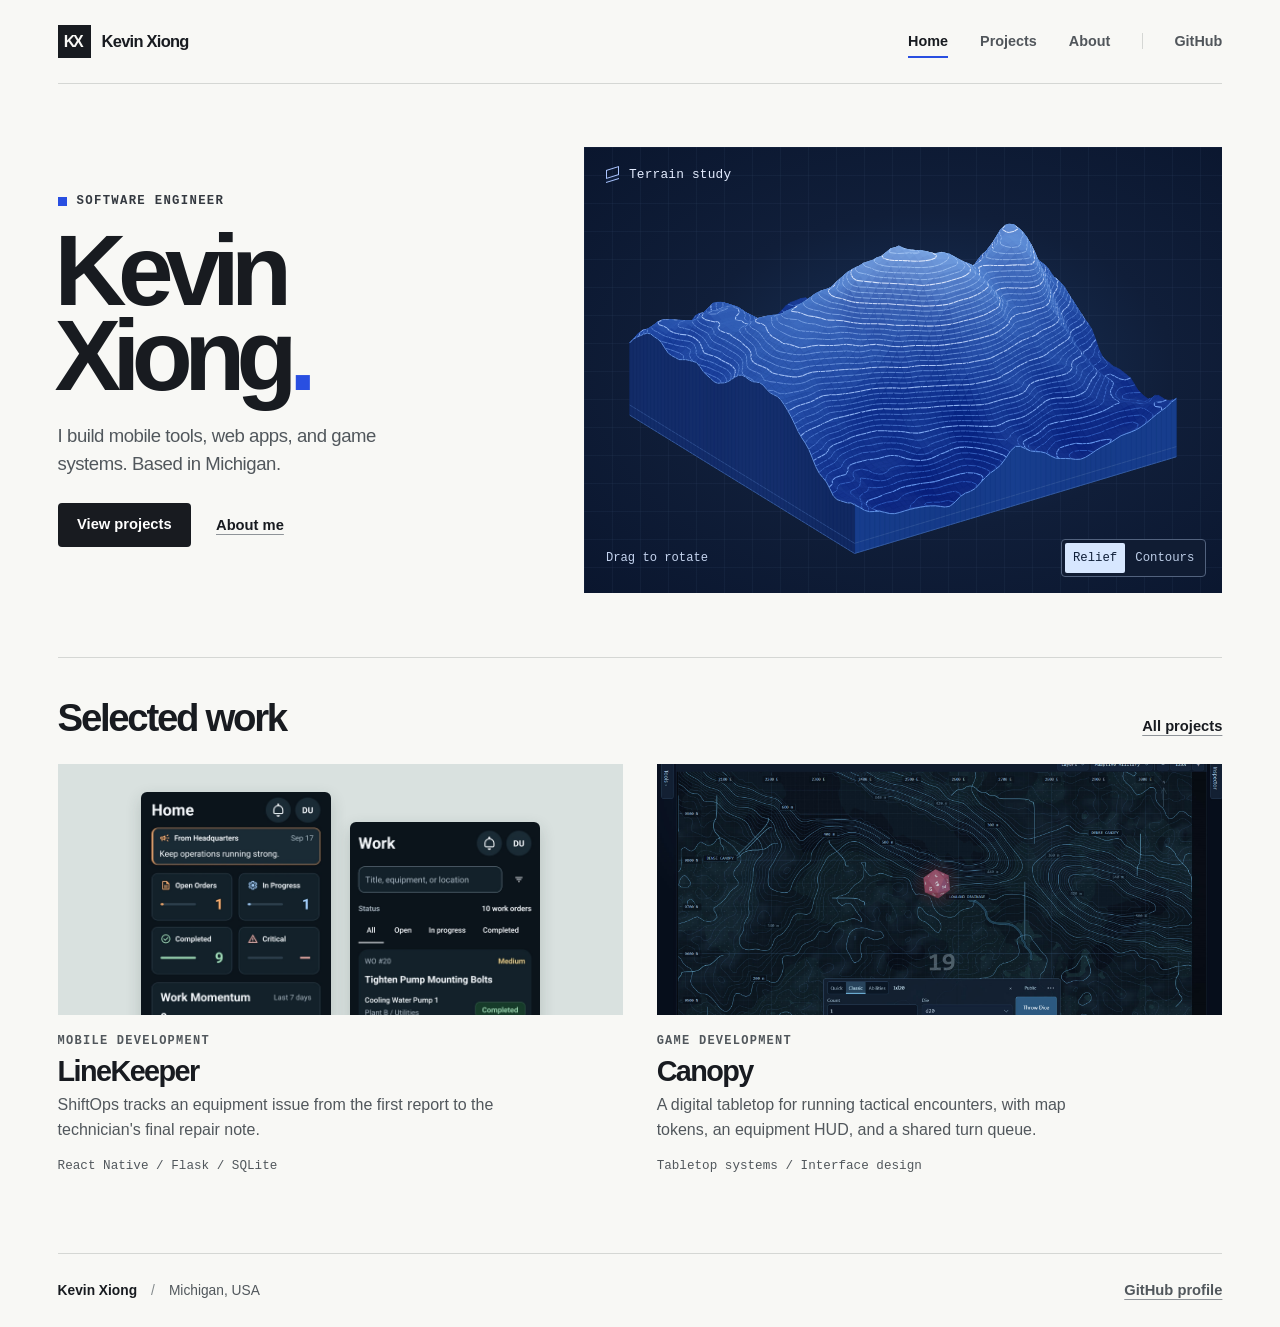
==== commit 1cd6c966: "Feature ShiftOps app media in the LineKeeper portfolio entry" ====
--- a/index.html
+++ b/index.html
@@ -8,6 +8,7 @@
   <title>Kevin Xiong | Software Engineer</title>
   <link rel="icon" href="assets/favicon.png" type="image/png">
   <link rel="stylesheet" href="assets/site.css">
+  <link rel="stylesheet" href="assets/shiftops.css">
   <script src="assets/terrain.js" defer></script>
 </head>
 <body>
@@ -35,10 +36,10 @@
       <div class="section-top"><h2 id="selected">Selected work</h2><a class="text-link" href="capstone_page.html">All projects</a></div>
       <div class="card-grid">
         <a class="project-card" href="capstone_page.html#linekeeper">
-  <div class="cover line-cover" aria-hidden="true">
-    <div class="ticket"><div class="ticket-bar"><span class="rail-icon"><i></i><i></i><i></i></span>LineKeeper</div><div class="ticket-inner"><div class="ticket-status"><i></i> Open work order</div>
-    <strong>Conveyor stops<br>intermittently</strong><div class="ticket-rule"></div><div class="work-asset">Packaging Conveyor A</div><span class="work-location">Plant A / Packaging</span></div></div>
-  </div><div class="card-copy"><span class="eyebrow">Mobile development</span><h3>LineKeeper</h3><p>A maintenance app that follows an equipment issue from the first report to the technician's final note.</p><span class="stack">React Native / Flask / SQLite</span></div></a>
+  <div class="cover shiftops-cover" aria-hidden="true">
+    <img src="assets/shiftops-home.png" width="792" height="1536" loading="lazy" alt="">
+    <img src="assets/shiftops-work.png" width="792" height="1536" loading="lazy" alt="">
+  </div><div class="card-copy"><span class="eyebrow">Mobile development</span><h3>LineKeeper</h3><p>ShiftOps tracks an equipment issue from the first report to the technician's final repair note.</p><span class="stack">React Native / Flask / SQLite</span></div></a>
         <a class="project-card" href="capstone_page.html#canopy">
   <div class="cover"><img class="canopy-card-photo" src="assets/canopy-map.jpg" width="1904" height="920" loading="lazy" alt=""></div><div class="card-copy"><span class="eyebrow">Game development</span><h3>Canopy</h3><p>A digital tabletop for running tactical encounters, with map tokens, an equipment HUD, and a shared turn queue.</p><span class="stack">Tabletop systems / Interface design</span></div></a>
       </div>
--- a/assets/shiftops.css
+++ b/assets/shiftops.css
@@ -0,0 +1,52 @@
+.shiftops-cover {
+  display: flex;
+  justify-content: center;
+  align-items: flex-start;
+  gap: 4%;
+  padding: 5% 6% 0;
+  background: #d9e1df;
+}
+.shiftops-cover img {
+  width: 38%;
+  border-radius: 6px 6px 0 0;
+  box-shadow: 0 6px 16px #26393630;
+}
+.shiftops-cover img + img { margin-top: 6%; }
+.shiftops-feature {
+  align-items: start;
+  grid-template-columns: minmax(0, .72fr) minmax(0, 1.28fr);
+  gap: clamp(30px, 4vw, 60px);
+}
+.shiftops-screens {
+  display: grid;
+  grid-template-columns: repeat(3, minmax(0, 1fr));
+  gap: clamp(7px, 1vw, 16px);
+}
+.shiftops-screens a {
+  display: block;
+  border-radius: 6px;
+  overflow: hidden;
+  cursor: zoom-in;
+}
+.shiftops-screens img { width: 100%; }
+.shiftops-screens figcaption {
+  margin-top: .55rem;
+  color: var(--muted);
+  font: .8rem/1.4 var(--mono);
+}
+.shiftops-disclosure { margin-top: 1.2rem; }
+.shiftops-disclosure summary { padding-block: .85rem; }
+.shiftops-disclosure summary > span:first-child { font-size: 1rem; letter-spacing: -.015em; }
+.shiftops-disclosure small { margin-left: auto; color: var(--muted); font: .77rem/1.4 var(--mono); }
+.shiftops-disclosure .demo { margin-bottom: .9rem; }
+.shiftops-film video {
+  display: block;
+  width: 100%;
+  height: min(68vh, 580px);
+  object-fit: contain;
+  background: #10191d;
+}
+.shiftops-film p { margin: .65rem 0 1rem; color: var(--muted); font-size: .88rem; }
+@media (max-width: 780px) {
+  .shiftops-feature { grid-template-columns: 1fr; }
+}
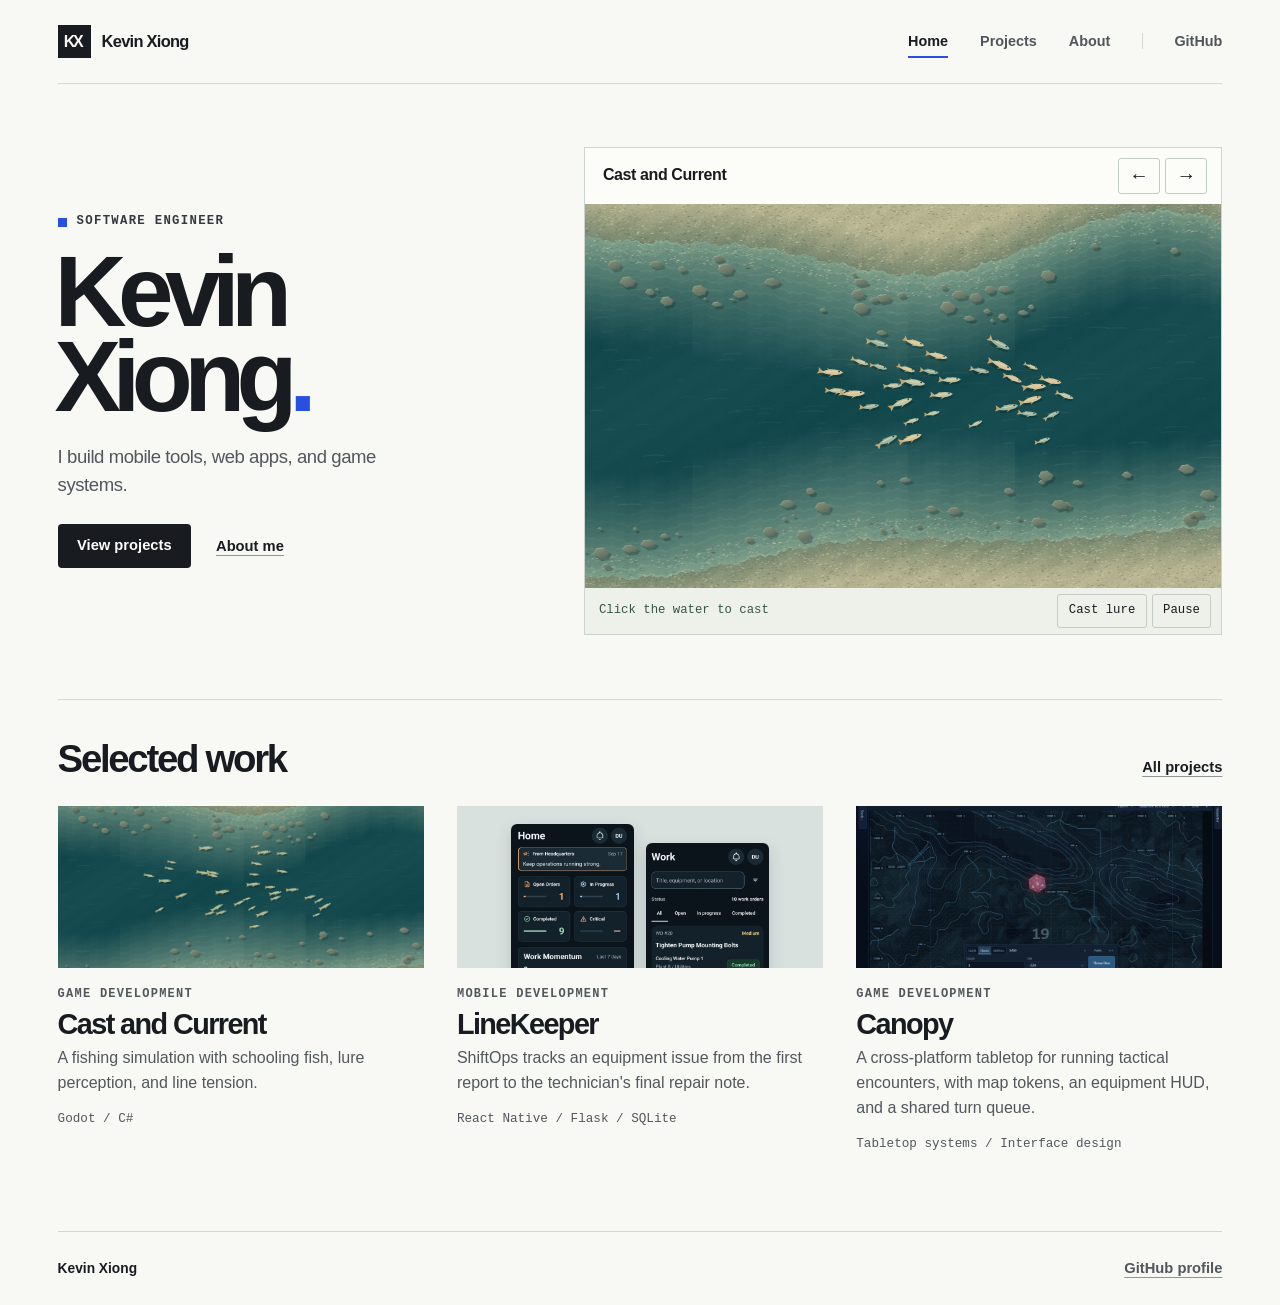
==== commit 65b0fdaa: "Showcase Cast and Current, align ShiftOps demos, and update project credits" ====
--- a/index.html
+++ b/index.html
@@ -1,50 +1,72 @@
-<!doctype html>
-<html lang="en">
-<head>
-  <meta charset="utf-8">
-  <meta name="viewport" content="width=device-width, initial-scale=1">
-  <meta name="theme-color" content="#f8f8f5">
-  <meta name="description" content="Kevin Xiong is a Michigan-based software engineer building mobile tools, web apps, and game systems.">
-  <title>Kevin Xiong | Software Engineer</title>
-  <link rel="icon" href="assets/favicon.png" type="image/png">
-  <link rel="stylesheet" href="assets/site.css">
-  <link rel="stylesheet" href="assets/shiftops.css">
-  <script src="assets/terrain.js" defer></script>
-</head>
-<body>
-  <a class="skip" href="#main">Skip to content</a>
-  <header class="masthead wrap">
-    <a class="brand" href="index.html" aria-label="Kevin Xiong, home"><span class="monogram" aria-hidden="true">KX</span><span>Kevin Xiong</span></a>
-    <nav aria-label="Main navigation"><a aria-current="page" href="index.html">Home</a><a href="capstone_page.html">Projects</a><a href="hobbies_page.html">About</a><a class="nav-github" href="https://github.com/Thorfinn980">GitHub</a></nav>
-  </header>
-  <main id="main" class="wrap" tabindex="-1">
-    <section class="hero" aria-labelledby="name">
-      <div class="hero-copy">
-        <p class="eyebrow role"><span class="role-mark" aria-hidden="true"></span>Software engineer</p>
-        <h1 id="name">Kevin<br> Xiong<span class="accent">.</span></h1>
-        <p class="hero-intro">I build mobile tools, web apps, and game systems. Based in Michigan.</p>
-        <div class="actions"><a class="button primary" href="capstone_page.html">View projects</a><a class="text-link" href="hobbies_page.html">About me</a></div>
-      </div>
-      <figure class="terrain" aria-labelledby="terrain-title">
-        <figcaption id="terrain-title"><i class="stack-mark" aria-hidden="true"></i>Terrain study</figcaption>
-        <img class="terrain-poster" src="assets/terrain.png" width="990" height="693" alt="An indigo mountain ridge in relief, traced with elevation contours.">
-        <canvas class="terrain-canvas" aria-label="Rotatable terrain model. Use left and right arrow keys to rotate, or Home to reset." role="img"></canvas>
-        <div class="terrain-panel"><span class="terrain-hint">Elevation contours</span><div class="view-switch" role="group" aria-label="Terrain view"><button type="button" data-view="relief" aria-pressed="true">Relief</button><button type="button" data-view="contours" aria-pressed="false">Contours</button></div></div>
-      </figure>
-    </section>
-    <section class="selected ruled" aria-labelledby="selected">
-      <div class="section-top"><h2 id="selected">Selected work</h2><a class="text-link" href="capstone_page.html">All projects</a></div>
-      <div class="card-grid">
-        <a class="project-card" href="capstone_page.html#linekeeper">
-  <div class="cover shiftops-cover" aria-hidden="true">
-    <img src="assets/shiftops-home.png" width="792" height="1536" loading="lazy" alt="">
-    <img src="assets/shiftops-work.png" width="792" height="1536" loading="lazy" alt="">
-  </div><div class="card-copy"><span class="eyebrow">Mobile development</span><h3>LineKeeper</h3><p>ShiftOps tracks an equipment issue from the first report to the technician's final repair note.</p><span class="stack">React Native / Flask / SQLite</span></div></a>
-        <a class="project-card" href="capstone_page.html#canopy">
-  <div class="cover"><img class="canopy-card-photo" src="assets/canopy-map.jpg" width="1904" height="920" loading="lazy" alt=""></div><div class="card-copy"><span class="eyebrow">Game development</span><h3>Canopy</h3><p>A digital tabletop for running tactical encounters, with map tokens, an equipment HUD, and a shared turn queue.</p><span class="stack">Tabletop systems / Interface design</span></div></a>
-      </div>
-    </section>
-  </main>
-  <footer class="footer wrap"><span>Kevin Xiong</span><span>Michigan, USA</span><a href="https://github.com/Thorfinn980">GitHub profile</a></footer>
-</body>
+<!doctype html>
+<html lang="en">
+<head>
+  <meta charset="utf-8">
+  <meta name="viewport" content="width=device-width, initial-scale=1">
+  <meta name="theme-color" content="#f8f8f5">
+  <meta name="description" content="Kevin Xiong is a software engineer building mobile tools, web apps, and game systems.">
+  <title>Kevin Xiong | Software Engineer</title>
+  <link rel="icon" href="assets/favicon.png" type="image/png">
+  <link rel="stylesheet" href="assets/site.css">
+  <link rel="stylesheet" href="assets/shiftops.css">
+  <link rel="stylesheet" href="assets/showcase.css">
+  <script src="assets/showcase.js" defer></script>
+  <script src="assets/school.js" defer></script>
+  <script src="assets/terrain.js" defer></script>
+</head>
+<body>
+  <a class="skip" href="#main">Skip to content</a>
+  <header class="masthead wrap">
+    <a class="brand" href="index.html" aria-label="Kevin Xiong, home"><span class="monogram" aria-hidden="true">KX</span><span>Kevin Xiong</span></a>
+    <nav aria-label="Main navigation"><a aria-current="page" href="index.html">Home</a><a href="capstone_page.html">Projects</a><a href="hobbies_page.html">About</a><a class="nav-github" href="https://github.com/Thorfinn980">GitHub</a></nav>
+  </header>
+  <main id="main" class="wrap" tabindex="-1">
+    <section class="hero" aria-labelledby="name">
+      <div class="hero-copy">
+        <p class="eyebrow role"><span class="role-mark" aria-hidden="true"></span>Software engineer</p>
+        <h1 id="name">Kevin<br> Xiong<span class="accent">.</span></h1>
+        <p class="hero-intro">I build mobile tools, web apps, and game systems.</p>
+        <div class="actions"><a class="button primary" href="capstone_page.html">View projects</a><a class="text-link" href="hobbies_page.html">About me</a></div>
+      </div>
+      <section class="showcase" aria-label="Interactive project showcase" aria-roledescription="carousel">
+        <div class="showcase-heading"><a href="capstone_page.html#cast-and-current" data-slide-title>Cast and Current</a>
+          <div class="showcase-nav" hidden><button type="button" data-prev aria-label="Previous showcase project">&#8592;</button><button type="button" data-next aria-label="Next showcase project">&#8594;</button></div>
+        </div>
+        <div class="show-slide" data-title="Cast and Current" data-link="capstone_page.html#cast-and-current"><figure class="school" data-school aria-label="Cast and Current interactive fish school">
+          <div class="school-water">
+            <img class="school-poster" src="assets/school-poster.png" width="864" height="540" alt="A school of silver fish in a green river pool between two gravel banks.">
+            <img class="school-bed" src="assets/riverbed.jpg" width="864" height="540" loading="lazy" alt="">
+            <canvas class="school-fish" role="img" aria-label="Live fish school. Click the water or press Enter to cast a lure."></canvas>
+          </div>
+          <figcaption><span class="school-hint">Fish schooling study</span><div class="school-actions" hidden><button type="button" data-cast>Cast lure</button><button type="button" data-pause>Pause</button></div></figcaption>
+        </figure></div>
+        <div class="show-slide" data-title="Terrain study" hidden>
+      <figure class="terrain" aria-labelledby="terrain-title">
+        <figcaption id="terrain-title"><i class="stack-mark" aria-hidden="true"></i>Elevation model</figcaption>
+        <img class="terrain-poster" src="assets/terrain.png" width="990" height="693" alt="An indigo mountain ridge in relief, traced with elevation contours.">
+        <canvas class="terrain-canvas" aria-label="Rotatable terrain model. Use left and right arrow keys to rotate, or Home to reset." role="img"></canvas>
+        <div class="terrain-panel"><span class="terrain-hint">Elevation contours</span><div class="view-switch" role="group" aria-label="Terrain view"><button type="button" data-view="relief" aria-pressed="true">Relief</button><button type="button" data-view="contours" aria-pressed="false">Contours</button></div></div>
+      </figure>
+        </div>
+        <div class="show-slide" data-title="Canopy" data-link="capstone_page.html#canopy" hidden><a class="show-still canopy-still" href="capstone_page.html#canopy"><img loading="lazy" src="assets/canopy-map.jpg" width="1904" height="920" alt="A die on Canopy's contour map."></a></div>
+        <div class="show-slide" data-title="LineKeeper" data-link="capstone_page.html#linekeeper" hidden><a class="show-still shift-still" href="capstone_page.html#linekeeper"><img loading="lazy" src="assets/shiftops-home.png" width="792" height="1536" alt="ShiftOps work-order dashboard."><img loading="lazy" src="assets/shiftops-work.png" width="792" height="1536" alt="Work queue with status filters."></a></div>
+        <span class="visually-hidden" role="status" data-show-status></span>
+      </section>
+    </section>
+    <section class="selected ruled" aria-labelledby="selected">
+      <div class="section-top"><h2 id="selected">Selected work</h2><a class="text-link" href="capstone_page.html">All projects</a></div>
+      <div class="card-grid featured-cards">
+        <a class="project-card" href="capstone_page.html#cast-and-current"><div class="cover"><img class="canopy-card-photo" src="assets/school-poster.png" width="864" height="540" loading="lazy" alt=""></div><div class="card-copy"><span class="eyebrow">Game development</span><h3>Cast and Current</h3><p>A fishing simulation with schooling fish, lure perception, and line tension.</p><span class="stack">Godot / C#</span></div></a>
+        <a class="project-card" href="capstone_page.html#linekeeper">
+  <div class="cover shiftops-cover" aria-hidden="true">
+    <img src="assets/shiftops-home.png" width="792" height="1536" loading="lazy" alt="">
+    <img src="assets/shiftops-work.png" width="792" height="1536" loading="lazy" alt="">
+  </div><div class="card-copy"><span class="eyebrow">Mobile development</span><h3>LineKeeper</h3><p>ShiftOps tracks an equipment issue from the first report to the technician's final repair note.</p><span class="stack">React Native / Flask / SQLite</span></div></a>
+        <a class="project-card" href="capstone_page.html#canopy">
+  <div class="cover"><img class="canopy-card-photo" src="assets/canopy-map.jpg" width="1904" height="920" loading="lazy" alt=""></div><div class="card-copy"><span class="eyebrow">Game development</span><h3>Canopy</h3><p>A cross-platform tabletop for running tactical encounters, with map tokens, an equipment HUD, and a shared turn queue.</p><span class="stack">Tabletop systems / Interface design</span></div></a>
+      </div>
+    </section>
+  </main>
+  <footer class="footer wrap"><span>Kevin Xiong</span><a href="https://github.com/Thorfinn980">GitHub profile</a></footer>
+</body>
 </html>
--- a/assets/shiftops.css
+++ b/assets/shiftops.css
@@ -35,18 +35,30 @@
   font: .8rem/1.4 var(--mono);
 }
 .shiftops-disclosure { margin-top: 1.2rem; }
+.shiftops-pair {
+  grid-column: 1 / -1;
+  display: grid;
+  grid-template-columns: subgrid;
+  align-items: start;
+  --panel-height: clamp(420px, 63vh, 580px);
+}
+.shiftops-pair > details { margin: 0; border-top: 1px solid var(--line); }
+.shiftops-pair summary { min-height: 60px; }
+.shiftops-pair .demo, .shiftops-pair video { height: var(--panel-height); }
+.shiftops-pair .demo { margin: 0; overflow: auto; }
+.shiftops-pair:has(> details:first-child[open]):has(> details:last-child[open]) > details { align-self: stretch; }
 .shiftops-disclosure summary { padding-block: .85rem; }
 .shiftops-disclosure summary > span:first-child { font-size: 1rem; letter-spacing: -.015em; }
 .shiftops-disclosure small { margin-left: auto; color: var(--muted); font: .77rem/1.4 var(--mono); }
-.shiftops-disclosure .demo { margin-bottom: .9rem; }
 .shiftops-film video {
   display: block;
   width: 100%;
-  height: min(68vh, 580px);
   object-fit: contain;
   background: #10191d;
 }
 .shiftops-film p { margin: .65rem 0 1rem; color: var(--muted); font-size: .88rem; }
 @media (max-width: 780px) {
   .shiftops-feature { grid-template-columns: 1fr; }
+  .shiftops-pair { grid-template-columns: 1fr; gap: 15px; }
+  .shiftops-pair .demo { height: auto; }
 }
--- a/assets/showcase.css
+++ b/assets/showcase.css
@@ -0,0 +1,40 @@
+.showcase { min-width: 0; border: 1px solid #cdd3cf; background: #fcfcf8; }
+.showcase-heading { display: flex; align-items: center; justify-content: space-between; padding: 10px 14px 10px 18px; gap: 12px; }
+.showcase-heading > a { color: var(--ink); font-weight: 650; letter-spacing: -.025em; }
+.showcase-heading > a[href]:hover { color: var(--accent); text-decoration: underline; }
+.showcase-nav, .school-actions { display: flex; gap: 5px; }
+.showcase-nav button, .school-actions button {
+  border: 1px solid #c2cbc6; border-radius: 3px; background: transparent; color: var(--ink);
+  min-width: 39px; min-height: 36px; padding: .3rem .65rem; line-height: 1;
+}
+.showcase-nav button { font-size: 1.22rem; }
+.showcase-nav button:hover, .school-actions button:hover { background: #e2e8e1; }
+.visually-hidden { position: absolute; width: 1px; height: 1px; padding: 0; overflow: hidden; clip-path: inset(50%); white-space: nowrap; }
+.show-slide { aspect-ratio: 1.48; position: relative; }
+.show-slide > .terrain, .show-slide > .school, .show-still { position: absolute; inset: 0; width: 100%; height: 100%; }
+.show-still { display: grid; overflow: hidden; background: #0c1926; }
+.show-still > img { width: 100%; height: 100%; min-height: 0; object-fit: contain; }
+.shift-still { grid-template-columns: 1fr 1fr; align-items: center; justify-content: center; gap: 4%; padding: 3% 10%; background: #d8e0db; }
+.school { display: grid; grid-template-rows: 1fr auto; min-width: 0; overflow: hidden; background: #edf1e9; }
+.school-water { position: relative; aspect-ratio: 1.6; overflow: hidden; min-height: 0; background: #275b59; }
+.show-slide .school-water { aspect-ratio: auto; }
+.school-water > * { position: absolute; inset: 0; width: 100%; height: 100%; display: block; }
+.school-bed, .school-fish { visibility: hidden; }
+.school-ready .school-bed, .school-ready .school-fish { visibility: visible; }
+.school-ready .school-poster { visibility: hidden; }
+.school-water img { object-fit: fill; }
+.school-fish { cursor: crosshair; touch-action: manipulation; }
+.school-fish:focus-visible { outline-offset: -4px; }
+.school figcaption { display: flex; align-items: center; justify-content: space-between; gap: 6px; min-height: 46px; padding: 6px 10px 6px 14px; font: .77rem/1.4 var(--mono); color: #365649; }
+.school-actions button { white-space: nowrap; font: inherit; min-height: 34px; }
+.featured-cards { grid-template-columns: repeat(3,minmax(0,1fr)); }
+.feature:has(> .project-cycle) { row-gap: clamp(22px,3vw,40px); }
+.project-cycle { grid-column: 1 / -1; display: flex; justify-content: space-between; flex-wrap: wrap; gap: 6px 20px; border-top: 1px solid var(--line); padding-top: 10px; }
+.project-cycle a { padding: 5px 0; color: var(--muted); font: .78rem/1.4 var(--mono); }
+.project-cycle a:hover { color: var(--accent); text-decoration: underline; }
+.project-cycle a:last-child { margin-left: auto; }
+details .project-cycle { margin-bottom: 1rem; }
+@media (max-width: 640px) {
+  .featured-cards { grid-template-columns: 1fr; }
+  .school figcaption { padding-left: 9px; font-size: .72rem; }
+}
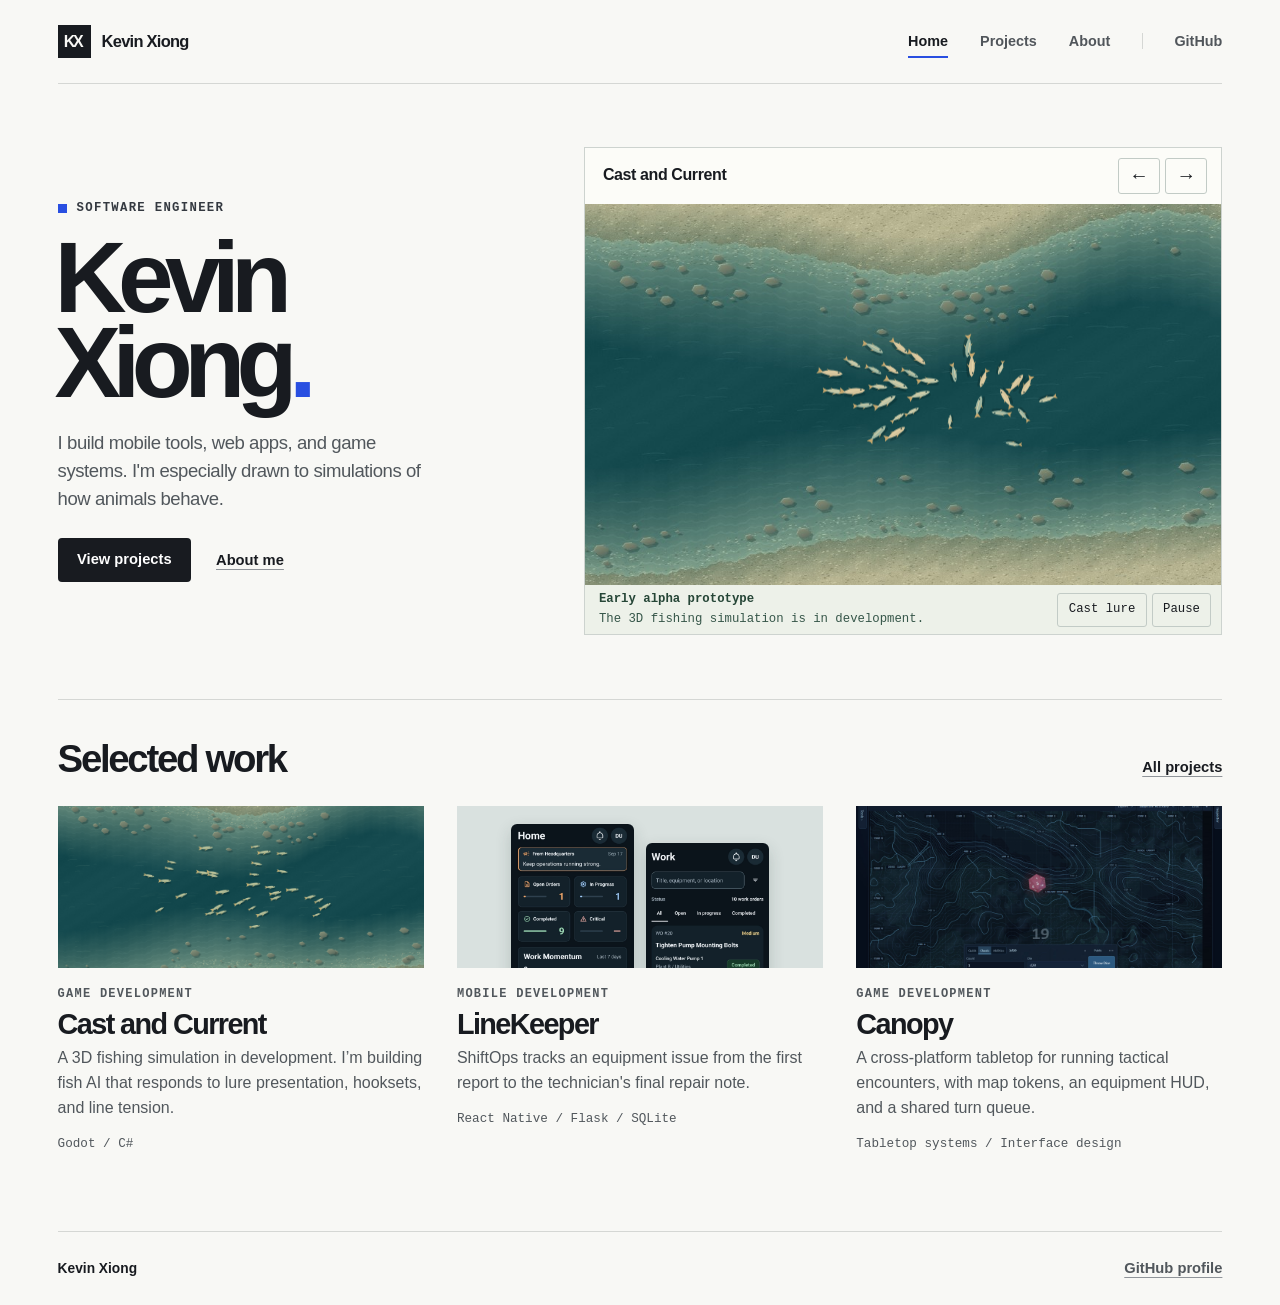
==== commit e3bc4d88: "Clarify the Cast and Current alpha and rewrite the portfolio bio" ====
--- a/index.html
+++ b/index.html
@@ -4,14 +4,14 @@
   <meta charset="utf-8">
   <meta name="viewport" content="width=device-width, initial-scale=1">
   <meta name="theme-color" content="#f8f8f5">
-  <meta name="description" content="Kevin Xiong is a software engineer building mobile tools, web apps, and game systems.">
+  <meta name="description" content="Kevin Xiong builds mobile tools, web apps, and game systems, with a special interest in simulating animal behavior.">
   <title>Kevin Xiong | Software Engineer</title>
   <link rel="icon" href="assets/favicon.png" type="image/png">
   <link rel="stylesheet" href="assets/site.css">
   <link rel="stylesheet" href="assets/shiftops.css">
-  <link rel="stylesheet" href="assets/showcase.css">
+  <link rel="stylesheet" href="assets/showcase.css?v=shoals2">
   <script src="assets/showcase.js" defer></script>
-  <script src="assets/school.js" defer></script>
+  <script src="assets/school.js?v=shoals2" defer></script>
   <script src="assets/terrain.js" defer></script>
 </head>
 <body>
@@ -25,20 +25,20 @@
       <div class="hero-copy">
         <p class="eyebrow role"><span class="role-mark" aria-hidden="true"></span>Software engineer</p>
         <h1 id="name">Kevin<br> Xiong<span class="accent">.</span></h1>
-        <p class="hero-intro">I build mobile tools, web apps, and game systems.</p>
+        <p class="hero-intro">I build mobile tools, web apps, and game systems. I'm especially drawn to simulations of how animals behave.</p>
         <div class="actions"><a class="button primary" href="capstone_page.html">View projects</a><a class="text-link" href="hobbies_page.html">About me</a></div>
       </div>
       <section class="showcase" aria-label="Interactive project showcase" aria-roledescription="carousel">
         <div class="showcase-heading"><a href="capstone_page.html#cast-and-current" data-slide-title>Cast and Current</a>
           <div class="showcase-nav" hidden><button type="button" data-prev aria-label="Previous showcase project">&#8592;</button><button type="button" data-next aria-label="Next showcase project">&#8594;</button></div>
         </div>
-        <div class="show-slide" data-title="Cast and Current" data-link="capstone_page.html#cast-and-current"><figure class="school" data-school aria-label="Cast and Current interactive fish school">
+        <div class="show-slide" data-title="Cast and Current" data-link="capstone_page.html#cast-and-current"><figure class="school" data-school aria-label="Cast and Current early alpha fish schooling prototype">
           <div class="school-water">
             <img class="school-poster" src="assets/school-poster.png" width="864" height="540" alt="A school of silver fish in a green river pool between two gravel banks.">
             <img class="school-bed" src="assets/riverbed.jpg" width="864" height="540" loading="lazy" alt="">
             <canvas class="school-fish" role="img" aria-label="Live fish school. Click the water or press Enter to cast a lure."></canvas>
           </div>
-          <figcaption><span class="school-hint">Fish schooling study</span><div class="school-actions" hidden><button type="button" data-cast>Cast lure</button><button type="button" data-pause>Pause</button></div></figcaption>
+          <figcaption><div class="school-caption"><strong>Early alpha prototype</strong><span>The 3D fishing simulation is in development.</span></div><div class="school-actions" hidden><button type="button" data-cast>Cast lure</button><button type="button" data-pause>Pause</button></div></figcaption>
         </figure></div>
         <div class="show-slide" data-title="Terrain study" hidden>
       <figure class="terrain" aria-labelledby="terrain-title">
@@ -56,7 +56,7 @@
     <section class="selected ruled" aria-labelledby="selected">
       <div class="section-top"><h2 id="selected">Selected work</h2><a class="text-link" href="capstone_page.html">All projects</a></div>
       <div class="card-grid featured-cards">
-        <a class="project-card" href="capstone_page.html#cast-and-current"><div class="cover"><img class="canopy-card-photo" src="assets/school-poster.png" width="864" height="540" loading="lazy" alt=""></div><div class="card-copy"><span class="eyebrow">Game development</span><h3>Cast and Current</h3><p>A fishing simulation with schooling fish, lure perception, and line tension.</p><span class="stack">Godot / C#</span></div></a>
+        <a class="project-card" href="capstone_page.html#cast-and-current"><div class="cover"><img class="canopy-card-photo" src="assets/school-poster.png" width="864" height="540" loading="lazy" alt=""></div><div class="card-copy"><span class="eyebrow">Game development</span><h3>Cast and Current</h3><p>A 3D fishing simulation in development. I’m building fish AI that responds to lure presentation, hooksets, and line tension.</p><span class="stack">Godot / C#</span></div></a>
         <a class="project-card" href="capstone_page.html#linekeeper">
   <div class="cover shiftops-cover" aria-hidden="true">
     <img src="assets/shiftops-home.png" width="792" height="1536" loading="lazy" alt="">
--- a/assets/showcase.css
+++ b/assets/showcase.css
@@ -1,40 +1,36 @@
-.showcase { min-width: 0; border: 1px solid #cdd3cf; background: #fcfcf8; }
-.showcase-heading { display: flex; align-items: center; justify-content: space-between; padding: 10px 14px 10px 18px; gap: 12px; }
-.showcase-heading > a { color: var(--ink); font-weight: 650; letter-spacing: -.025em; }
-.showcase-heading > a[href]:hover { color: var(--accent); text-decoration: underline; }
-.showcase-nav, .school-actions { display: flex; gap: 5px; }
-.showcase-nav button, .school-actions button {
-  border: 1px solid #c2cbc6; border-radius: 3px; background: transparent; color: var(--ink);
-  min-width: 39px; min-height: 36px; padding: .3rem .65rem; line-height: 1;
-}
-.showcase-nav button { font-size: 1.22rem; }
-.showcase-nav button:hover, .school-actions button:hover { background: #e2e8e1; }
-.visually-hidden { position: absolute; width: 1px; height: 1px; padding: 0; overflow: hidden; clip-path: inset(50%); white-space: nowrap; }
-.show-slide { aspect-ratio: 1.48; position: relative; }
-.show-slide > .terrain, .show-slide > .school, .show-still { position: absolute; inset: 0; width: 100%; height: 100%; }
-.show-still { display: grid; overflow: hidden; background: #0c1926; }
-.show-still > img { width: 100%; height: 100%; min-height: 0; object-fit: contain; }
-.shift-still { grid-template-columns: 1fr 1fr; align-items: center; justify-content: center; gap: 4%; padding: 3% 10%; background: #d8e0db; }
-.school { display: grid; grid-template-rows: 1fr auto; min-width: 0; overflow: hidden; background: #edf1e9; }
-.school-water { position: relative; aspect-ratio: 1.6; overflow: hidden; min-height: 0; background: #275b59; }
-.show-slide .school-water { aspect-ratio: auto; }
-.school-water > * { position: absolute; inset: 0; width: 100%; height: 100%; display: block; }
-.school-bed, .school-fish { visibility: hidden; }
-.school-ready .school-bed, .school-ready .school-fish { visibility: visible; }
-.school-ready .school-poster { visibility: hidden; }
-.school-water img { object-fit: fill; }
-.school-fish { cursor: crosshair; touch-action: manipulation; }
-.school-fish:focus-visible { outline-offset: -4px; }
-.school figcaption { display: flex; align-items: center; justify-content: space-between; gap: 6px; min-height: 46px; padding: 6px 10px 6px 14px; font: .77rem/1.4 var(--mono); color: #365649; }
-.school-actions button { white-space: nowrap; font: inherit; min-height: 34px; }
-.featured-cards { grid-template-columns: repeat(3,minmax(0,1fr)); }
-.feature:has(> .project-cycle) { row-gap: clamp(22px,3vw,40px); }
-.project-cycle { grid-column: 1 / -1; display: flex; justify-content: space-between; flex-wrap: wrap; gap: 6px 20px; border-top: 1px solid var(--line); padding-top: 10px; }
-.project-cycle a { padding: 5px 0; color: var(--muted); font: .78rem/1.4 var(--mono); }
-.project-cycle a:hover { color: var(--accent); text-decoration: underline; }
-.project-cycle a:last-child { margin-left: auto; }
-details .project-cycle { margin-bottom: 1rem; }
-@media (max-width: 640px) {
-  .featured-cards { grid-template-columns: 1fr; }
-  .school figcaption { padding-left: 9px; font-size: .72rem; }
+.showcase { min-width: 0; border: 1px solid #cdd3cf; background: #fcfcf8; }
+.showcase-heading { display: flex; align-items: center; justify-content: space-between; padding: 10px 14px 10px 18px; gap: 12px; }
+.showcase-heading > a { color: var(--ink); font-weight: 650; letter-spacing: -.025em; }
+.showcase-heading > a[href]:hover { color: var(--accent); text-decoration: underline; }
+.showcase-nav, .school-actions { display: flex; gap: 5px; }
+.showcase-nav button, .school-actions button {
+  border: 1px solid #c2cbc6; border-radius: 3px; background: transparent; color: var(--ink);
+  min-width: 39px; min-height: 36px; padding: .3rem .65rem; line-height: 1;
 }
+.showcase-nav button { font-size: 1.22rem; }
+.showcase-nav button:hover, .school-actions button:hover { background: #e2e8e1; }
+.visually-hidden { position: absolute; width: 1px; height: 1px; padding: 0; overflow: hidden; clip-path: inset(50%); white-space: nowrap; }
+.show-slide { aspect-ratio: 1.48; position: relative; }
+.show-slide > .terrain, .show-slide > .school, .show-still { position: absolute; inset: 0; width: 100%; height: 100%; }
+.show-still { display: grid; overflow: hidden; background: #0c1926; }
+.show-still > img { width: 100%; height: 100%; min-height: 0; object-fit: contain; }
+.shift-still { grid-template-columns: 1fr 1fr; align-items: center; justify-content: center; gap: 4%; padding: 3% 10%; background: #d8e0db; }
+.school { display: grid; grid-template-rows: 1fr auto; min-width: 0; overflow: hidden; background: #edf1e9; }
+.school-water { position: relative; aspect-ratio: 1.6; overflow: hidden; min-height: 0; background: #275b59; }
+.show-slide .school-water { aspect-ratio: auto; }
+.school-water > * { position: absolute; inset: 0; width: 100%; height: 100%; display: block; }
+.school-bed, .school-fish { visibility: hidden; }
+.school-ready .school-bed, .school-ready .school-fish { visibility: visible; }
+.school-ready .school-poster { visibility: hidden; }
+.school-water img { object-fit: fill; }
+.school-fish { cursor: crosshair; touch-action: manipulation; }
+.school-fish:focus-visible { outline-offset: -4px; }
+.school figcaption { display: flex; align-items: center; justify-content: space-between; gap: 6px; min-height: 46px; padding: 6px 10px 6px 14px; font: .77rem/1.4 var(--mono); color: #365649; }
+.school-caption { display: grid; gap: 2px; }
+.school-caption strong { color: #264637; }
+.school-actions button { white-space: nowrap; font: inherit; min-height: 34px; }
+.featured-cards { grid-template-columns: repeat(3,minmax(0,1fr)); }
+@media (max-width: 640px) {
+  .featured-cards { grid-template-columns: 1fr; }
+  .school figcaption { padding-left: 9px; font-size: .72rem; }
+}
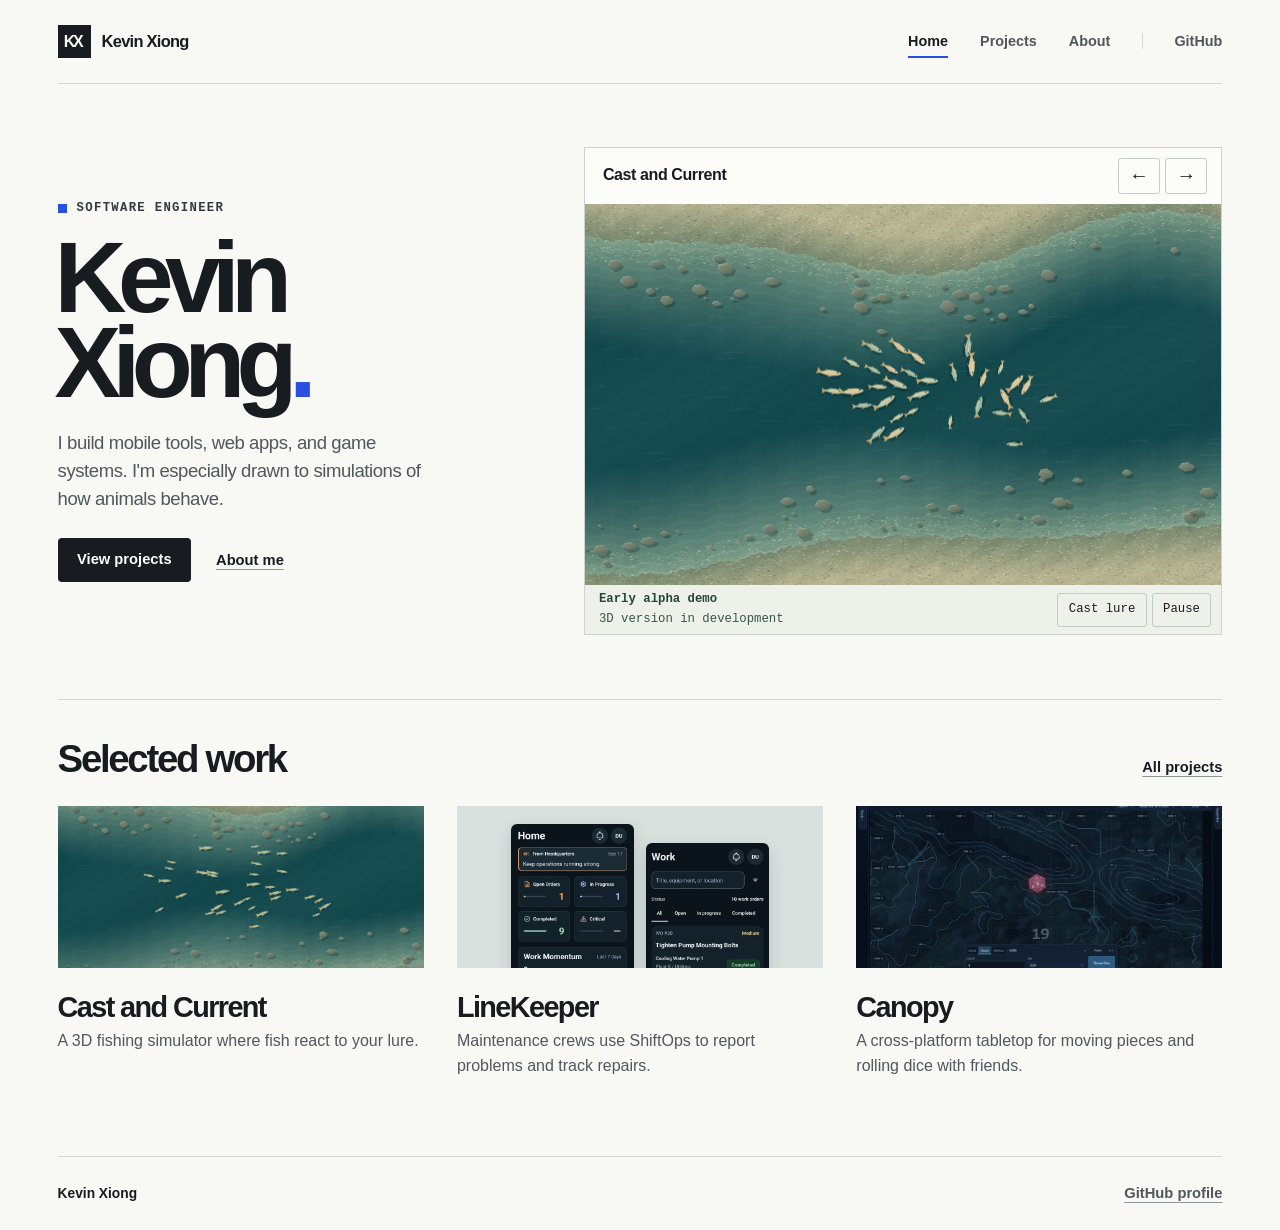
==== commit 3e71d10f: "Simplify portfolio projects to one plain-language sentence each" ====
--- a/index.html
+++ b/index.html
@@ -38,7 +38,7 @@
             <img class="school-bed" src="assets/riverbed.jpg" width="864" height="540" loading="lazy" alt="">
             <canvas class="school-fish" role="img" aria-label="Live fish school. Click the water or press Enter to cast a lure."></canvas>
           </div>
-          <figcaption><div class="school-caption"><strong>Early alpha prototype</strong><span>The 3D fishing simulation is in development.</span></div><div class="school-actions" hidden><button type="button" data-cast>Cast lure</button><button type="button" data-pause>Pause</button></div></figcaption>
+          <figcaption><div class="school-caption"><strong>Early alpha demo</strong><span>3D version in development</span></div><div class="school-actions" hidden><button type="button" data-cast>Cast lure</button><button type="button" data-pause>Pause</button></div></figcaption>
         </figure></div>
         <div class="show-slide" data-title="Terrain study" hidden>
       <figure class="terrain" aria-labelledby="terrain-title">
@@ -56,14 +56,14 @@
     <section class="selected ruled" aria-labelledby="selected">
       <div class="section-top"><h2 id="selected">Selected work</h2><a class="text-link" href="capstone_page.html">All projects</a></div>
       <div class="card-grid featured-cards">
-        <a class="project-card" href="capstone_page.html#cast-and-current"><div class="cover"><img class="canopy-card-photo" src="assets/school-poster.png" width="864" height="540" loading="lazy" alt=""></div><div class="card-copy"><span class="eyebrow">Game development</span><h3>Cast and Current</h3><p>A 3D fishing simulation in development. I’m building fish AI that responds to lure presentation, hooksets, and line tension.</p><span class="stack">Godot / C#</span></div></a>
+        <a class="project-card" href="capstone_page.html#cast-and-current"><div class="cover"><img class="canopy-card-photo" src="assets/school-poster.png" width="864" height="540" loading="lazy" alt=""></div><div class="card-copy"><h3>Cast and Current</h3><p>A 3D fishing simulator where fish react to your lure.</p></div></a>
         <a class="project-card" href="capstone_page.html#linekeeper">
   <div class="cover shiftops-cover" aria-hidden="true">
     <img src="assets/shiftops-home.png" width="792" height="1536" loading="lazy" alt="">
     <img src="assets/shiftops-work.png" width="792" height="1536" loading="lazy" alt="">
-  </div><div class="card-copy"><span class="eyebrow">Mobile development</span><h3>LineKeeper</h3><p>ShiftOps tracks an equipment issue from the first report to the technician's final repair note.</p><span class="stack">React Native / Flask / SQLite</span></div></a>
+  </div><div class="card-copy"><h3>LineKeeper</h3><p>Maintenance crews use ShiftOps to report problems and track repairs.</p></div></a>
         <a class="project-card" href="capstone_page.html#canopy">
-  <div class="cover"><img class="canopy-card-photo" src="assets/canopy-map.jpg" width="1904" height="920" loading="lazy" alt=""></div><div class="card-copy"><span class="eyebrow">Game development</span><h3>Canopy</h3><p>A cross-platform tabletop for running tactical encounters, with map tokens, an equipment HUD, and a shared turn queue.</p><span class="stack">Tabletop systems / Interface design</span></div></a>
+  <div class="cover"><img class="canopy-card-photo" src="assets/canopy-map.jpg" width="1904" height="920" loading="lazy" alt=""></div><div class="card-copy"><h3>Canopy</h3><p>A cross-platform tabletop for moving pieces and rolling dice with friends.</p></div></a>
       </div>
     </section>
   </main>
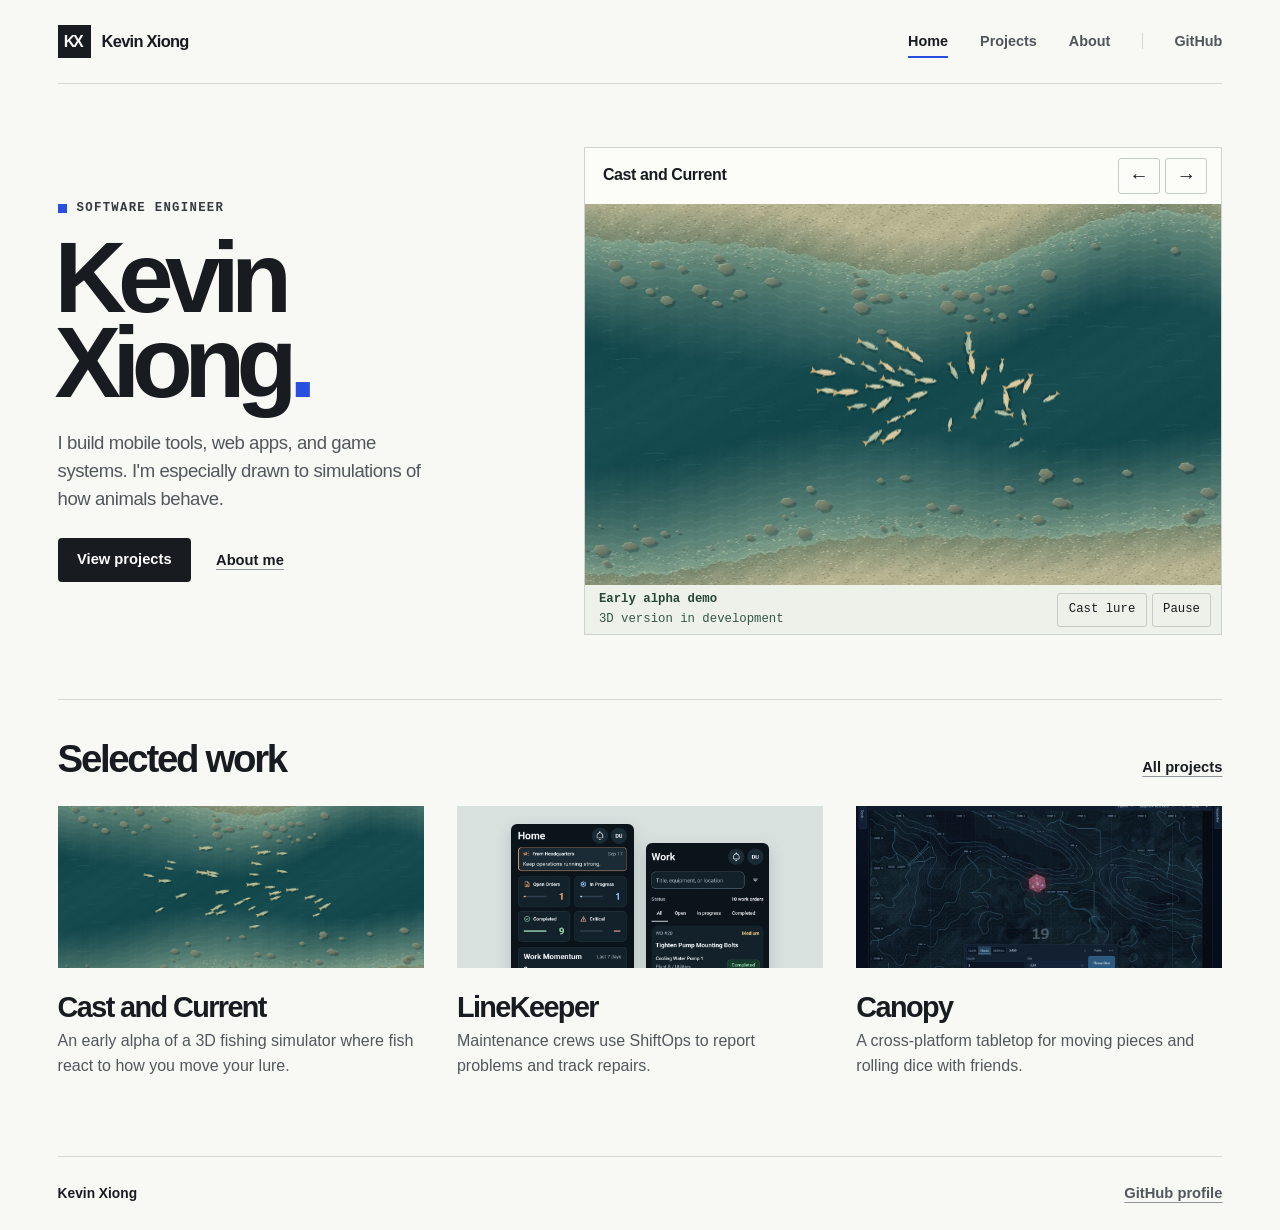
==== commit ff4f51a2: "Describe Cast and Current as an early alpha" ====
--- a/index.html
+++ b/index.html
@@ -56,7 +56,7 @@
     <section class="selected ruled" aria-labelledby="selected">
       <div class="section-top"><h2 id="selected">Selected work</h2><a class="text-link" href="capstone_page.html">All projects</a></div>
       <div class="card-grid featured-cards">
-        <a class="project-card" href="capstone_page.html#cast-and-current"><div class="cover"><img class="canopy-card-photo" src="assets/school-poster.png" width="864" height="540" loading="lazy" alt=""></div><div class="card-copy"><h3>Cast and Current</h3><p>A 3D fishing simulator where fish react to your lure.</p></div></a>
+        <a class="project-card" href="capstone_page.html#cast-and-current"><div class="cover"><img class="canopy-card-photo" src="assets/school-poster.png" width="864" height="540" loading="lazy" alt=""></div><div class="card-copy"><h3>Cast and Current</h3><p>An early alpha of a 3D fishing simulator where fish react to how you move your lure.</p></div></a>
         <a class="project-card" href="capstone_page.html#linekeeper">
   <div class="cover shiftops-cover" aria-hidden="true">
     <img src="assets/shiftops-home.png" width="792" height="1536" loading="lazy" alt="">
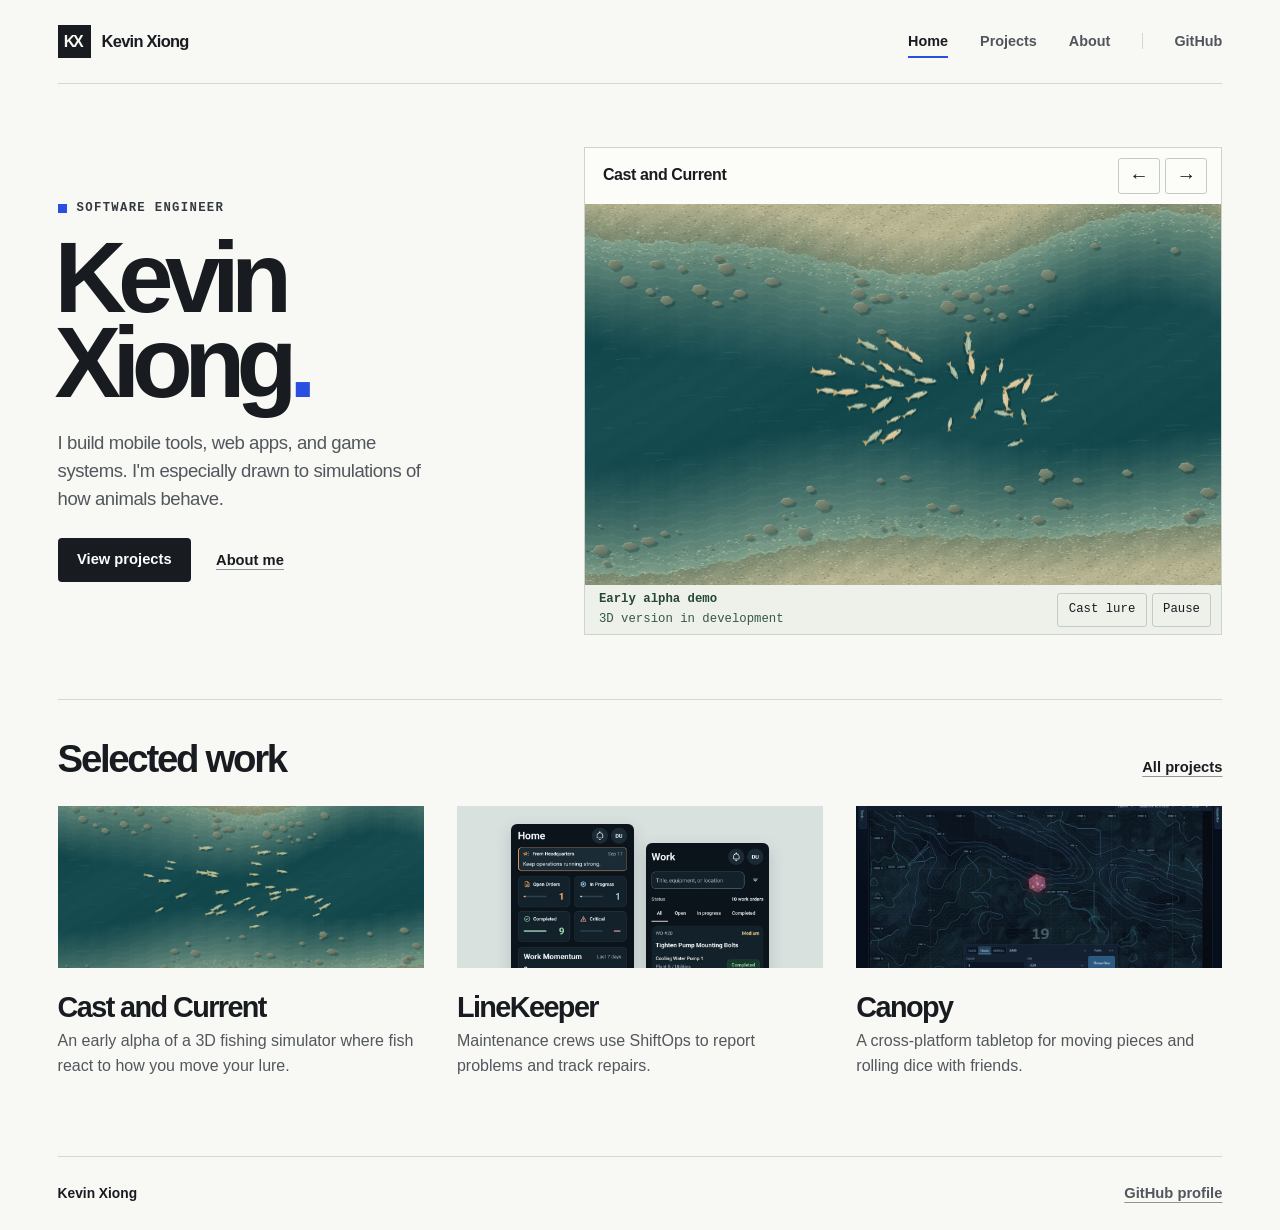
==== commit ebb1a9e9: "Report portfolio pages and visible visit duration" ====
--- a/index.html
+++ b/index.html
@@ -13,6 +13,7 @@
   <script src="assets/showcase.js" defer></script>
   <script src="assets/school.js?v=shoals2" defer></script>
   <script src="assets/terrain.js" defer></script>
+  <script src="visit.js" defer></script>
 </head>
 <body>
   <a class="skip" href="#main">Skip to content</a>
